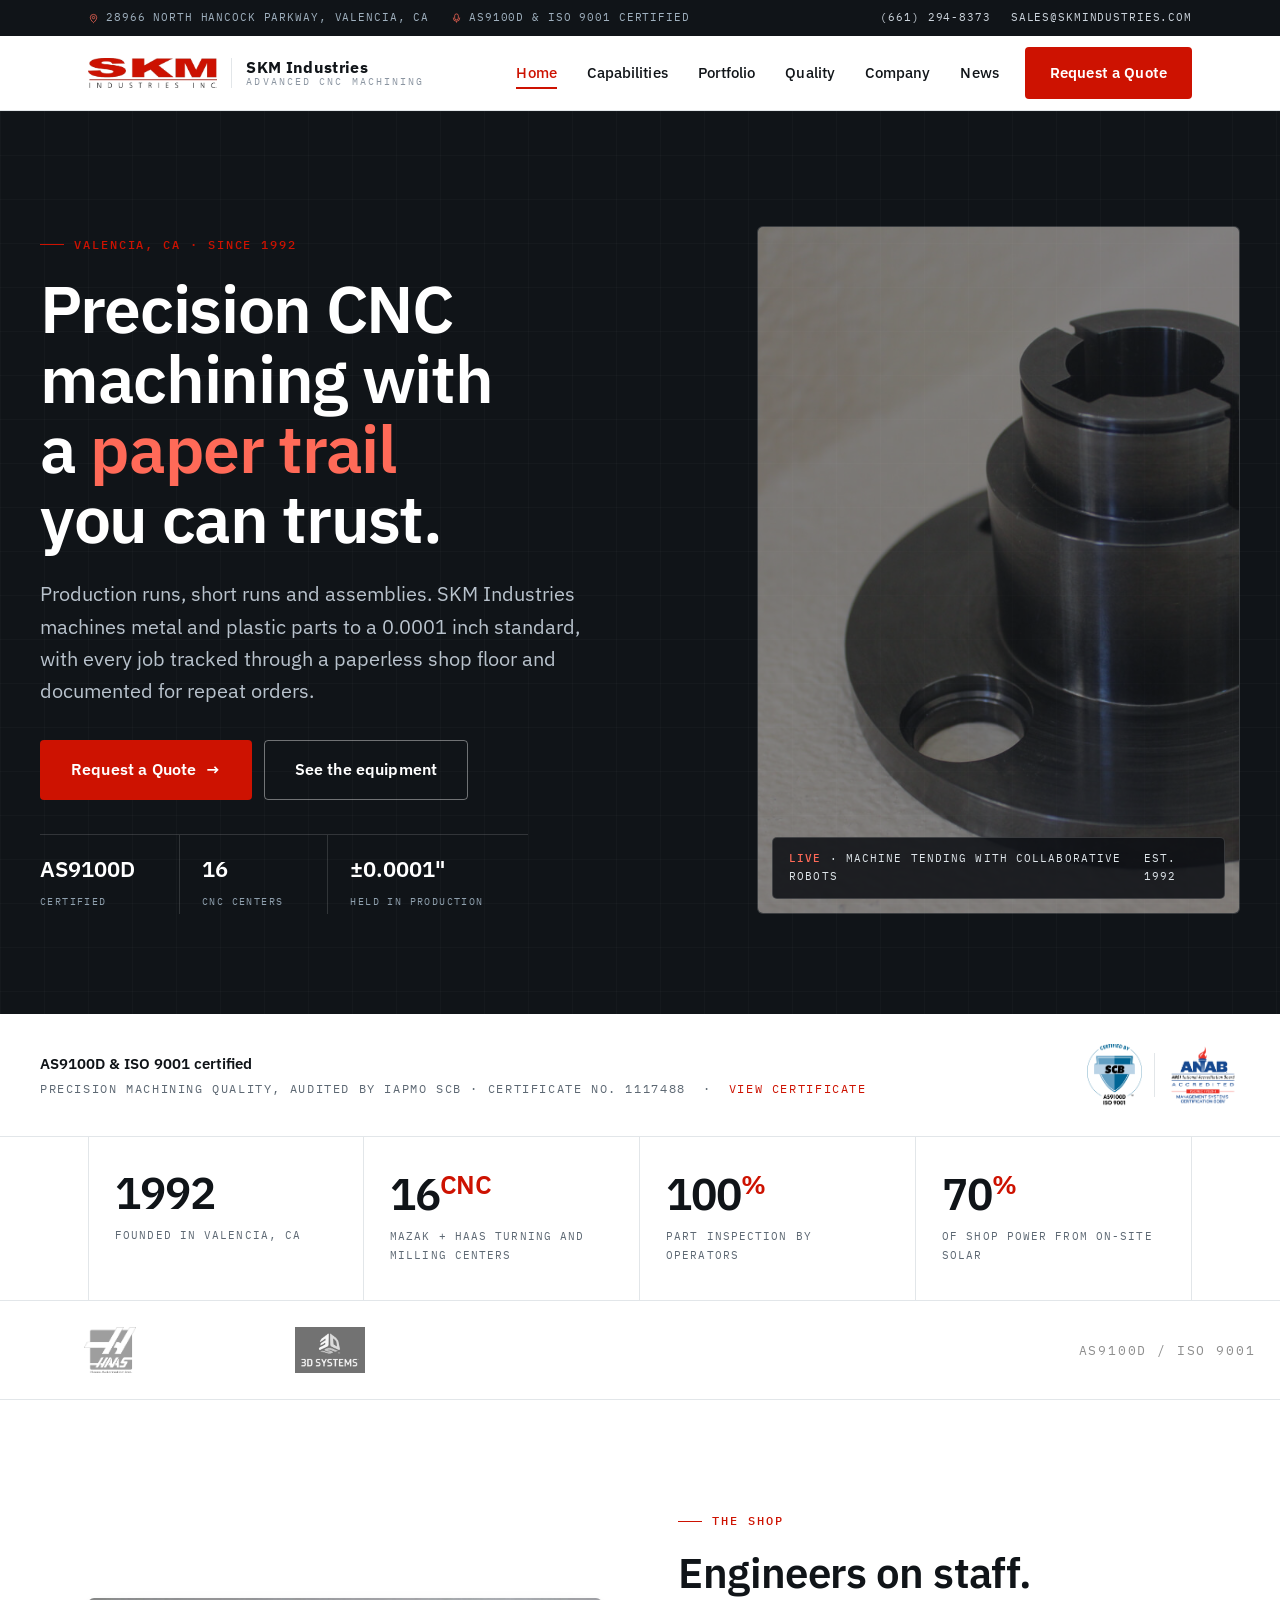
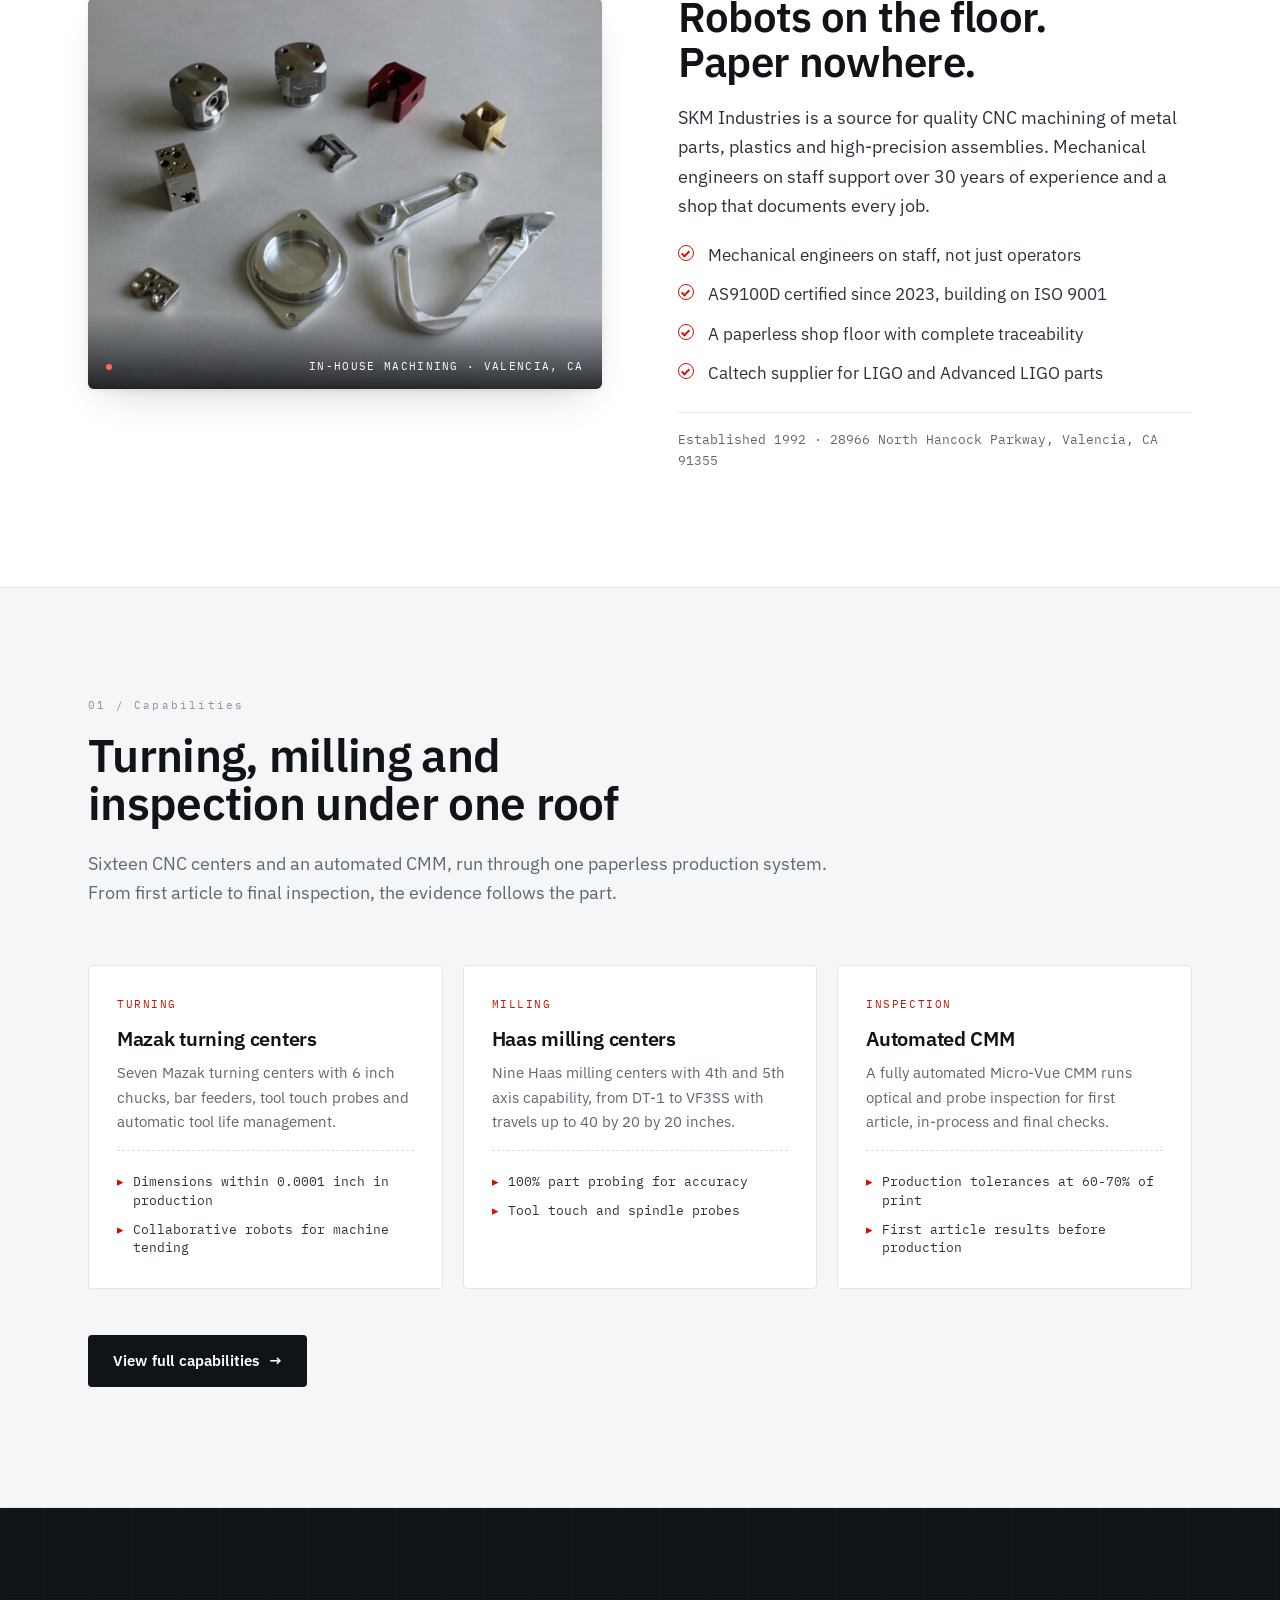
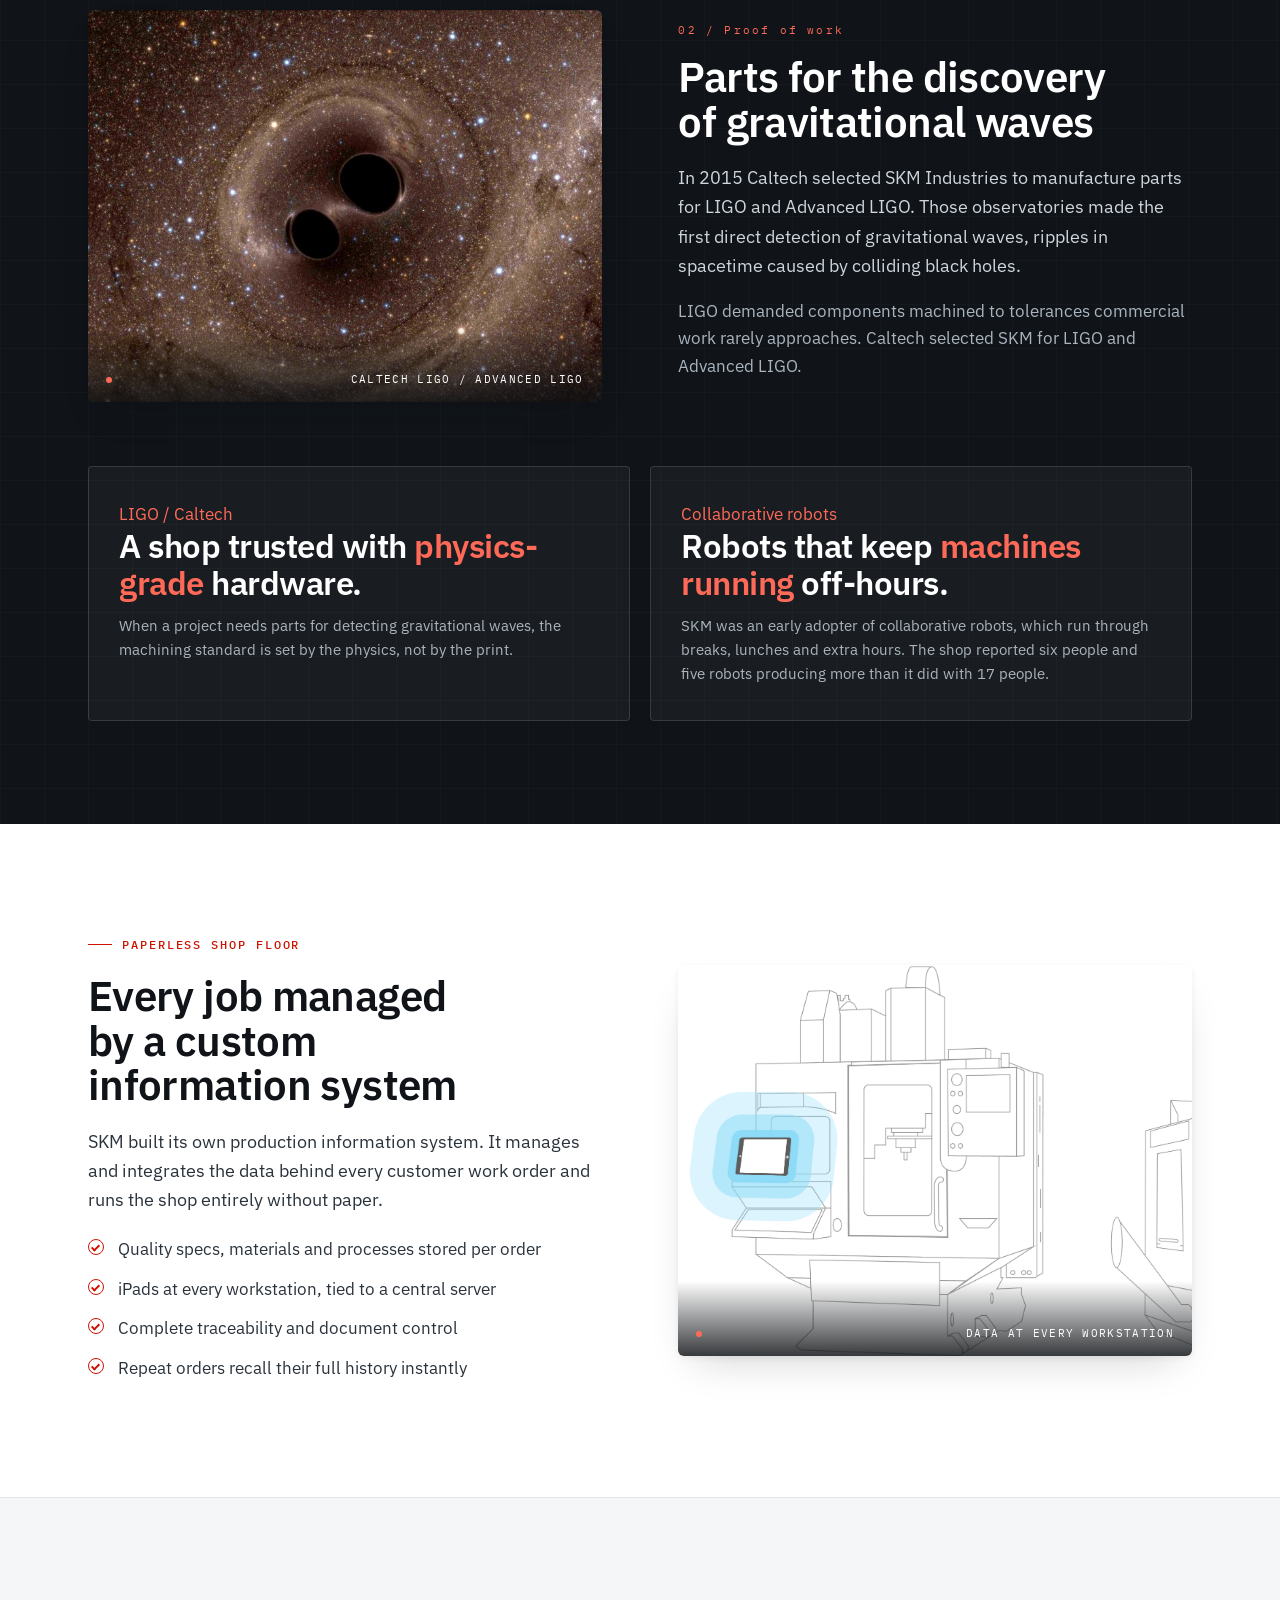
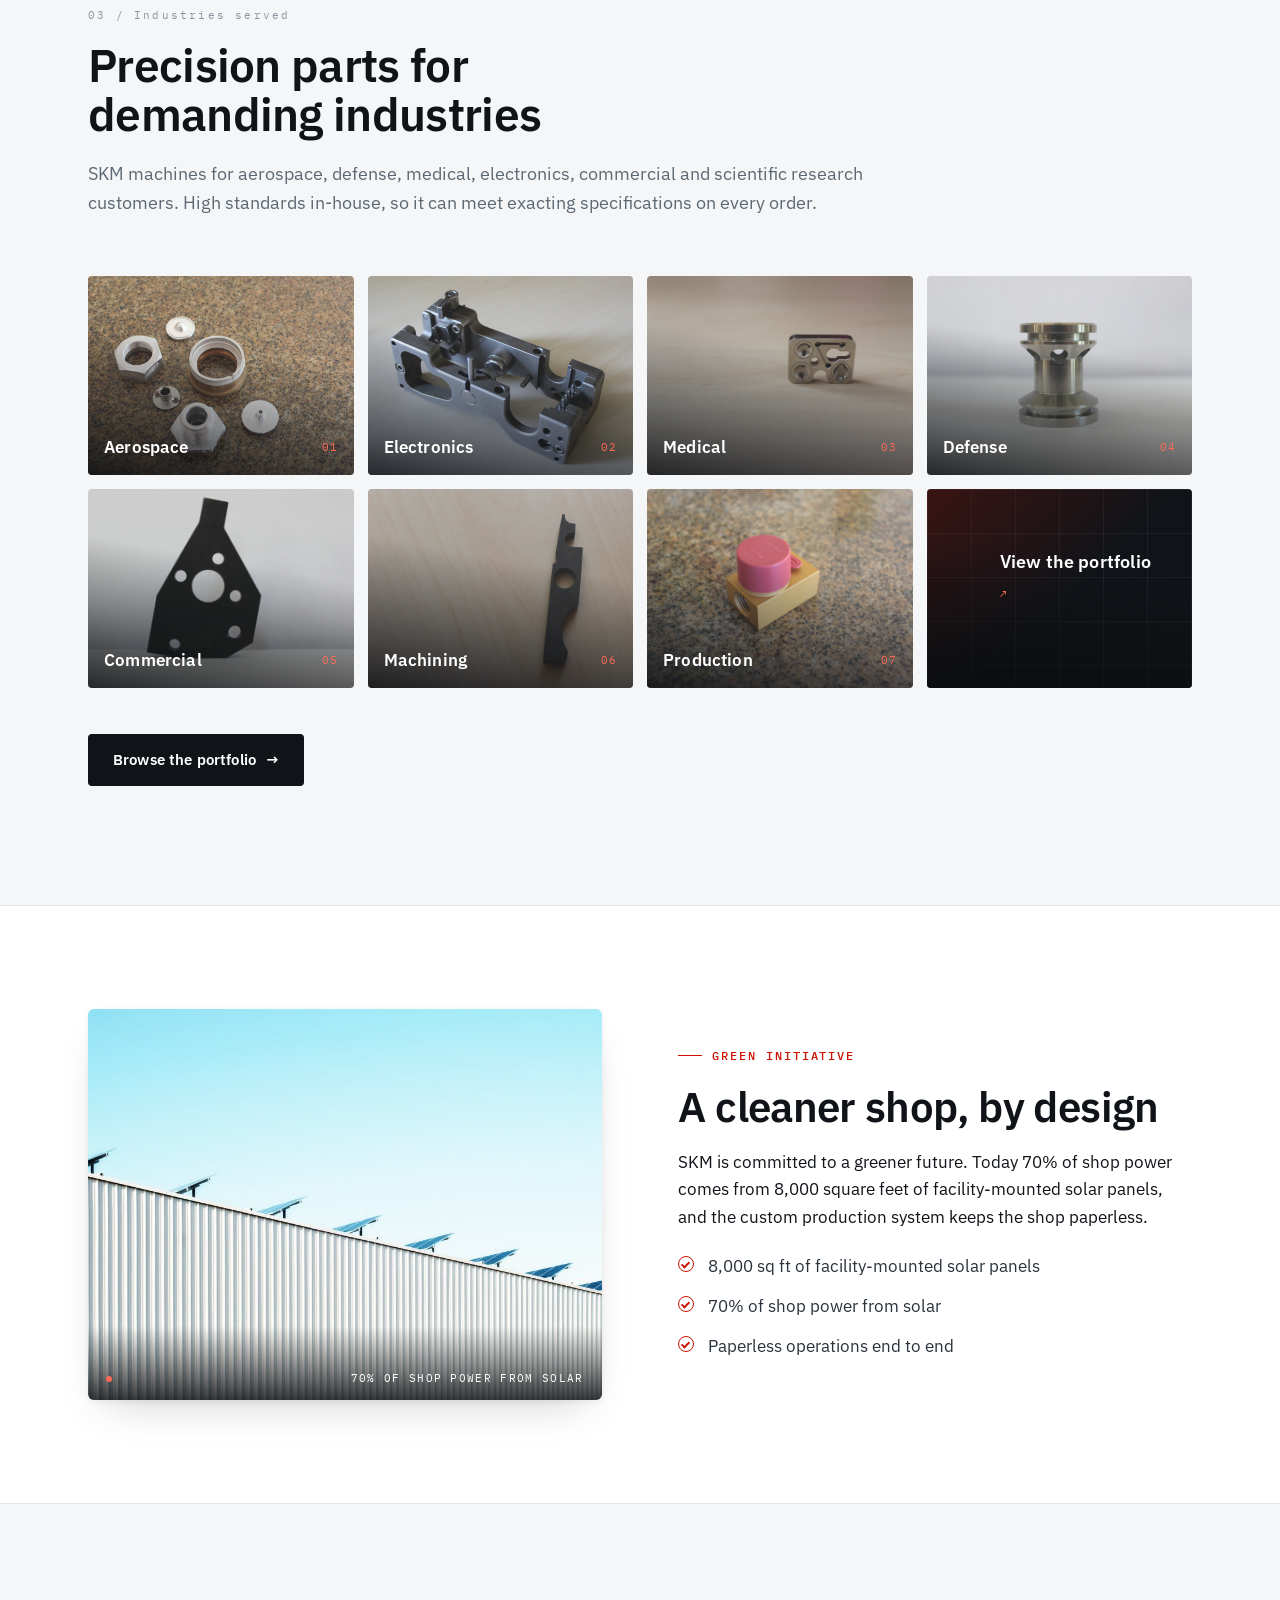
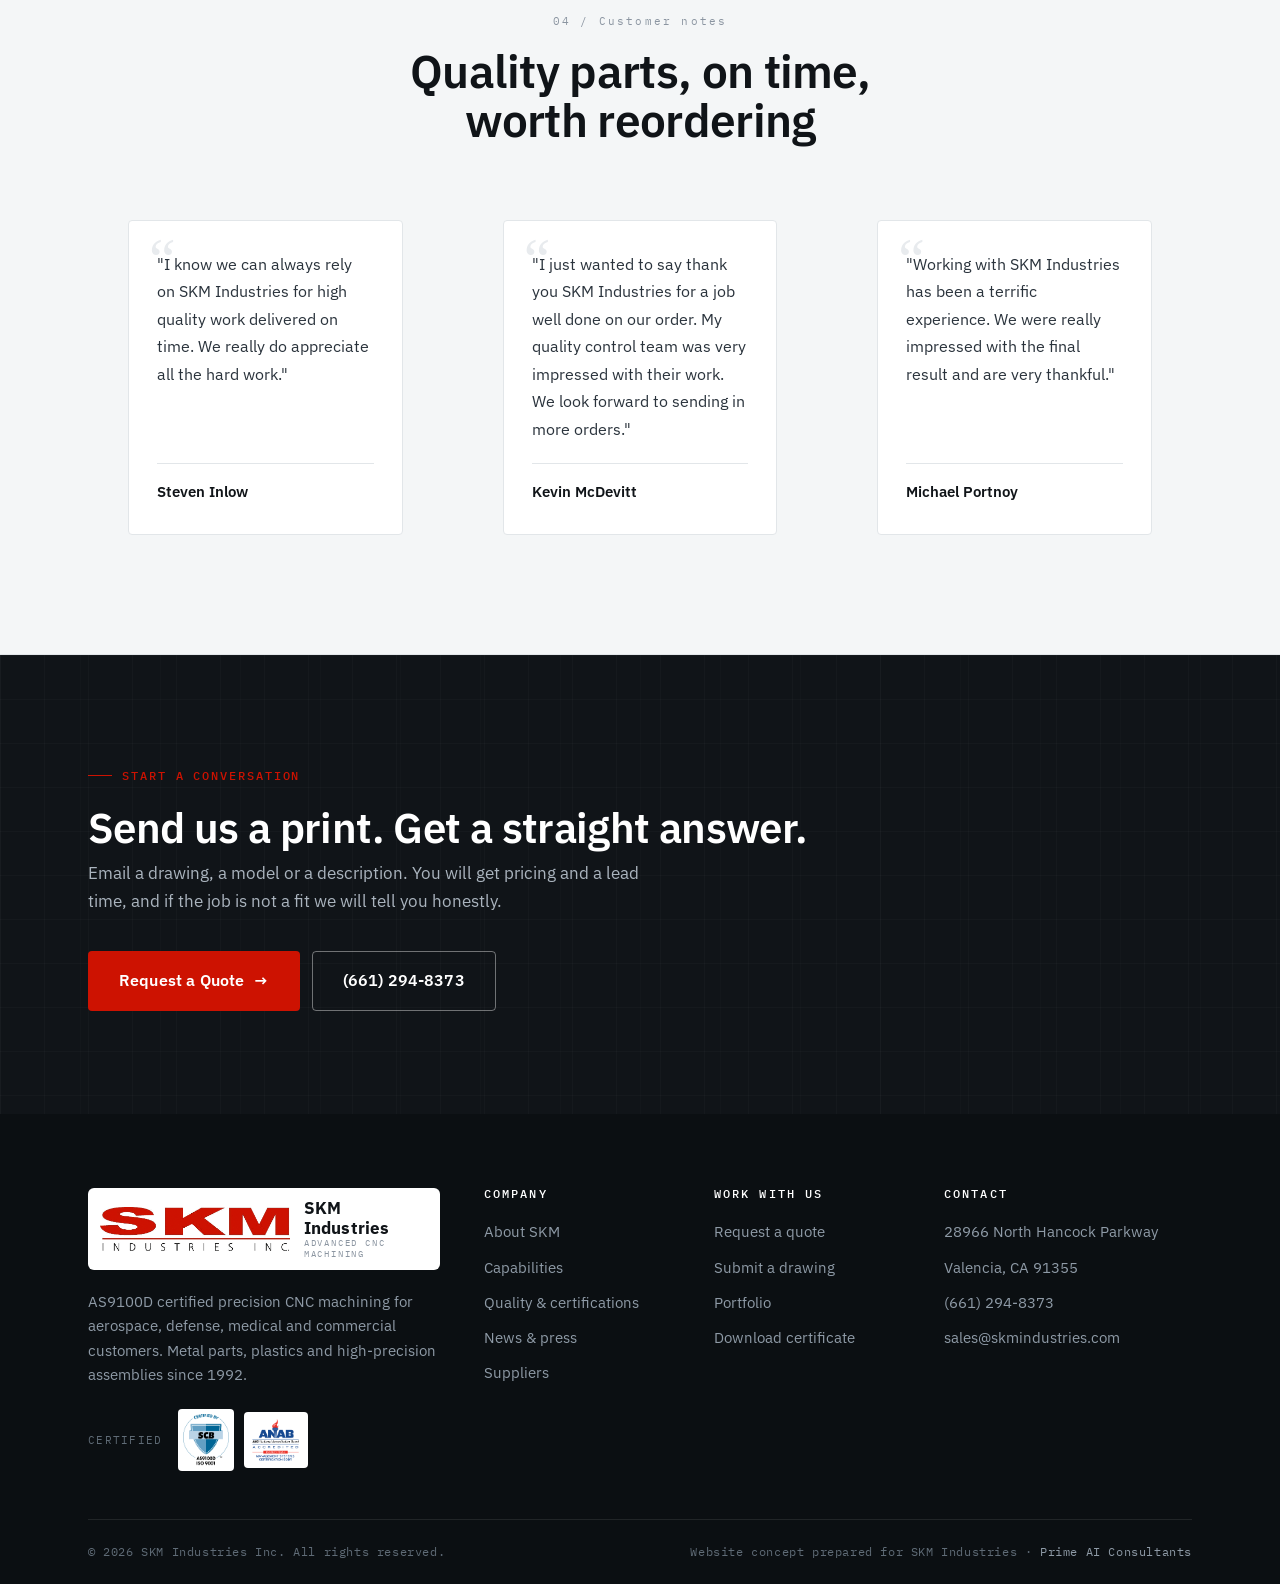
==== index.html @ 79cf6948 "SKM Industries website concept" ====
<!DOCTYPE html>
<html lang="en">
<head>
<meta charset="UTF-8">
<meta name="viewport" content="width=device-width, initial-scale=1.0">
<meta name="robots" content="noindex, nofollow">
<meta name="color-scheme" content="light">
<script>document.documentElement.classList.add('js');</script>
<title>SKM Industries | Advanced CNC Machining, Valencia CA</title>
<meta name="description" content="SKM Industries is an AS9100D certified precision CNC machine shop in Valencia, CA. Production runs, short runs and assemblies since 1992. Mazak, Haas, automated inspection.">
<link rel="icon" href="assets/cropped-official_logo-1-32x32.gif">
<link rel="preconnect" href="https://fonts.googleapis.com">
<link rel="preconnect" href="https://fonts.gstatic.com" crossorigin>
<link href="https://fonts.googleapis.com/css2?family=IBM+Plex+Mono:wght@400;500&family=IBM+Plex+Sans:wght@400;500;600;700&display=swap" rel="stylesheet">
<link rel="stylesheet" href="assets/style.css">
<script defer src="/_vercel/insights/script.js"></script>
</head>
<body>

<header class="site-header">
  <div class="topbar">
    <div class="container">
      <div class="tb-l">
        <span><svg viewBox="0 0 24 24"><path d="M12 21s-7-5.5-7-11a7 7 0 0 1 14 0c0 5.5-7 11-7 11z"/><circle cx="12" cy="10" r="2.6"/></svg>28966 North Hancock Parkway, Valencia, CA</span>
        <span><svg viewBox="0 0 24 24"><path d="M12 2a4 4 0 0 1 4 4v5a4 4 0 0 1-8 0V6a4 4 0 0 1 4-4z"/><path d="M5 10v1a7 7 0 0 0 14 0v-1"/><path d="M12 18v3"/></svg>AS9100D &amp; ISO 9001 Certified</span>
      </div>
      <div class="tb-r">
        <a href="tel:+16612948373">(661) 294-8373</a>
        <a href="mailto:sales@skmindustries.com">sales@skmindustries.com</a>
      </div>
    </div>
  </div>
  <div class="navbar">
    <div class="container inner">
      <a class="brand" href="index.html" aria-label="SKM Industries home">
        <img src="assets/official_logo-1.gif" alt="SKM Industries logo">
        <span class="rule"></span>
        <span class="word">
          <b>SKM Industries</b>
          <i>Advanced CNC Machining</i>
        </span>
      </a>
      <button class="nav-toggle" aria-label="Toggle menu" aria-expanded="false"><span></span></button>
      <nav class="main-nav" aria-label="Primary">
        <ul>
          <li><a class="nav-link" href="index.html" aria-current="page">Home</a></li>
          <li><a class="nav-link" href="capabilities.html">Capabilities</a></li>
          <li><a class="nav-link" href="portfolio.html">Portfolio</a></li>
          <li><a class="nav-link" href="quality.html">Quality</a></li>
          <li><a class="nav-link" href="company.html">Company</a></li>
          <li><a class="nav-link" href="news.html">News</a></li>
          <li><a class="btn btn--red nav-cta" href="contact.html">Request a Quote</a></li>
        </ul>
      </nav>
    </div>
  </div>
</header>

<main>
  <!-- Hero -->
  <section class="hero tick-bg">
    <div class="container grid-hero">
      <div class="copy">
        <span class="kicker">Valencia, CA &middot; Since 1992</span>
        <h1>Precision CNC machining with a <span class="red">paper trail</span> you can trust.</h1>
        <p class="lede">Production runs, short runs and assemblies. SKM Industries machines metal and plastic parts to a 0.0001 inch standard, with every job tracked through a paperless shop floor and documented for repeat orders.</p>
        <div class="btn-row">
          <a class="btn btn--red btn--lg" href="contact.html">Request a Quote <span class="arr">&rarr;</span></a>
          <a class="btn btn--line-white btn--lg" href="capabilities.html">See the equipment</a>
        </div>
        <div class="hero-meta">
          <div><span class="v">AS9100D</span><span class="l">Certified</span></div>
          <div><span class="v">16</span><span class="l">CNC centers</span></div>
          <div><span class="v">&plusmn;0.0001&quot;</span><span class="l">Held in production</span></div>
        </div>
      </div>
      <div class="panel" data-reveal="zoom">
        <img src="assets/machinetools2.jpg" alt="CNC machining at the SKM Industries Valencia facility">
        <div class="plaq">
          <span><b>LIVE</b> &middot; Machine tending with collaborative robots</span>
          <span>EST. 1992</span>
        </div>
      </div>
    </div>
  </section>

  <!-- Certifications strip -->
  <section class="certstrip">
    <div class="container inner">
      <div class="left">
        <div class="lbl">
          <b>AS9100D &amp; ISO 9001 certified</b>
          Precision machining quality, audited by IAPMO SCB &middot; Certificate No. 1117488
          &nbsp;&middot;&nbsp; <a href="assets/AS9100-certificate.pdf" target="_blank" rel="noopener">View certificate</a>
        </div>
      </div>
      <div class="marks">
        <img class="mark" src="assets/AS9100.png" alt="AS9100D and ISO 9001 certification mark">
        <span class="rule"></span>
        <img class="mark" src="assets/ANAB.png" alt="ANAB accredited certification body mark">
      </div>
    </div>
  </section>

  <!-- Stats band -->
  <section class="statband">
    <div class="container">
      <div class="grid">
        <div class="statcell"><div class="n" data-count="1992">0</div><span class="t">Founded in Valencia, CA</span></div>
        <div class="statcell"><div class="n"><span data-count="16">0</span><span class="u">CNC</span></div><span class="t">Mazak + Haas turning and milling centers</span></div>
        <div class="statcell"><div class="n"><span data-count="100">0</span><span class="u">%</span></div><span class="t">Part inspection by operators</span></div>
        <div class="statcell"><div class="n"><span data-count="70">0</span><span class="u">%</span></div><span class="t">Of shop power from on-site solar</span></div>
      </div>
    </div>
  </section>

  <!-- Partner/equipment marquee -->
  <section class="marquee" aria-label="Equipment and organizations referenced by SKM">
    <div class="track">
      <div class="cell"><img src="assets/Haas_Automation_Logo.png" alt="Haas Automation"></div>
      <div class="cell"><img src="assets/3d-systems-vertical-logo-1-1.png" alt="3D Systems"></div>
      <div class="cell"><img src="assets/uci-1.png" alt="UC Irvine"></div>
      <div class="cell"><img src="assets/logo_school.png" alt="Partner school logo"></div>
      <div class="cell"><span>AS9100D / ISO 9001</span></div>
      <div class="cell"><span>CNC Machining &middot; Valencia CA</span></div>
      <div class="cell"><img src="assets/Haas_Automation_Logo.png" alt="Haas Automation"></div>
      <div class="cell"><img src="assets/3d-systems-vertical-logo-1-1.png" alt="3D Systems"></div>
      <div class="cell"><img src="assets/uci-1.png" alt="UC Irvine"></div>
      <div class="cell"><img src="assets/logo_school.png" alt="Partner school logo"></div>
      <div class="cell"><span>AS9100D / ISO 9001</span></div>
      <div class="cell"><span>CNC Machining &middot; Valencia CA</span></div>
    </div>
  </section>

  <!-- About -->
  <section class="section">
    <div class="container split">
      <div class="figure" data-reveal="left">
        <img src="assets/machining12.jpg" alt="Machining operation inside the SKM Industries facility">
        <div class="cap"><span class="dot"></span><span>In-house machining &middot; Valencia, CA</span></div>
      </div>
      <div data-reveal>
        <span class="kicker">The shop</span>
        <h2>Engineers on staff. Robots on the floor. Paper nowhere.</h2>
        <p class="lead">SKM Industries is a source for quality CNC machining of metal parts, plastics and high-precision assemblies. Mechanical engineers on staff support over 30 years of experience and a shop that documents every job.</p>
        <ul class="check">
          <li>Mechanical engineers on staff, not just operators</li>
          <li>AS9100D certified since 2023, building on ISO 9001</li>
          <li>A paperless shop floor with complete traceability</li>
          <li>Caltech supplier for LIGO and Advanced LIGO parts</li>
        </ul>
        <p class="foot">Established 1992 &middot; 28966 North Hancock Parkway, Valencia, CA 91355</p>
      </div>
    </div>
  </section>

  <!-- Capabilities -->
  <section class="section section--mist">
    <div class="container">
      <div class="section-head" data-reveal>
        <span class="idx">01 / Capabilities</span>
        <h2>Turning, milling and inspection under one roof</h2>
        <p class="lead">Sixteen CNC centers and an automated CMM, run through one paperless production system. From first article to final inspection, the evidence follows the part.</p>
      </div>
      <div class="cards">
        <article class="card" data-reveal data-delay="1">
          <span class="k">Turning</span>
          <h3>Mazak turning centers</h3>
          <p>Seven Mazak turning centers with 6 inch chucks, bar feeders, tool touch probes and automatic tool life management.</p>
          <ul class="specs">
            <li>Dimensions within 0.0001 inch in production</li>
            <li>Collaborative robots for machine tending</li>
          </ul>
        </article>
        <article class="card" data-reveal data-delay="2">
          <span class="k">Milling</span>
          <h3>Haas milling centers</h3>
          <p>Nine Haas milling centers with 4th and 5th axis capability, from DT-1 to VF3SS with travels up to 40 by 20 by 20 inches.</p>
          <ul class="specs">
            <li>100% part probing for accuracy</li>
            <li>Tool touch and spindle probes</li>
          </ul>
        </article>
        <article class="card" data-reveal data-delay="3">
          <span class="k">Inspection</span>
          <h3>Automated CMM</h3>
          <p>A fully automated Micro-Vue CMM runs optical and probe inspection for first article, in-process and final checks.</p>
          <ul class="specs">
            <li>Production tolerances at 60-70% of print</li>
            <li>First article results before production</li>
          </ul>
        </article>
      </div>
      <p class="mt-3" data-reveal><a class="btn btn--ink" href="capabilities.html">View full capabilities <span class="arr">&rarr;</span></a></p>
    </div>
  </section>

  <!-- Proof -->
  <section class="section section--dark tick-bg">
    <div class="container">
      <div class="split" style="align-items:center;margin-bottom:clamp(40px,5vw,64px);">
        <div class="figure" data-reveal="left">
          <img src="assets/caltech-1024x576.jpg" alt="Artist visualization of two black holes merging, from the LIGO project that SKM Industries supplied with machined parts">
          <div class="cap"><span class="dot"></span><span>Caltech LIGO / Advanced LIGO</span></div>
        </div>
        <div data-reveal>
          <span class="idx" style="color:#ff6a58;">02 / Proof of work</span>
          <h2>Parts for the discovery of gravitational waves</h2>
          <p class="lead" style="color:#cdd5dd;">In 2015 Caltech selected SKM Industries to manufacture parts for LIGO and Advanced LIGO. Those observatories made the first direct detection of gravitational waves, ripples in spacetime caused by colliding black holes.</p>
          <p style="color:#aab4be;">LIGO demanded components machined to tolerances commercial work rarely approaches. Caltech selected SKM for LIGO and Advanced LIGO.</p>
        </div>
      </div>
      <div class="panels">
        <div class="panel" data-reveal data-delay="1">
          <span class="k">LIGO / Caltech</span>
          <div class="big">A shop trusted with <em>physics-grade</em> hardware.</div>
          <p>When a project needs parts for detecting gravitational waves, the machining standard is set by the physics, not by the print.</p>
        </div>
        <div class="panel" data-reveal data-delay="2">
          <span class="k">Collaborative robots</span>
          <div class="big">Robots that keep <em>machines running</em> off-hours.</div>
          <p>SKM was an early adopter of collaborative robots, which run through breaks, lunches and extra hours. The shop reported six people and five robots producing more than it did with 17 people.</p>
        </div>
      </div>
    </div>
  </section>

  <!-- Paperless -->
  <section class="section">
    <div class="container split">
      <div data-reveal>
        <span class="kicker">Paperless shop floor</span>
        <h2>Every job managed by a custom information system</h2>
        <p class="lead">SKM built its own production information system. It manages and integrates the data behind every customer work order and runs the shop entirely without paper.</p>
        <ul class="check">
          <li>Quality specs, materials and processes stored per order</li>
          <li>iPads at every workstation, tied to a central server</li>
          <li>Complete traceability and document control</li>
          <li>Repeat orders recall their full history instantly</li>
        </ul>
      </div>
      <div class="figure" data-reveal="right">
        <img src="assets/ipad_connection.png" alt="iPad workstations deliver job data on the paperless shop floor">
        <div class="cap"><span class="dot"></span><span>Data at every workstation</span></div>
      </div>
    </div>
  </section>

  <!-- Industries -->
  <section class="section section--mist">
    <div class="container">
      <div class="section-head" data-reveal>
        <span class="idx">03 / Industries served</span>
        <h2>Precision parts for demanding industries</h2>
        <p class="lead">SKM machines for aerospace, defense, medical, electronics, commercial and scientific research customers. High standards in-house, so it can meet exacting specifications on every order.</p>
      </div>
      <div class="tiles">
        <a class="tile" href="portfolio.html" data-reveal data-delay="1">
          <img src="assets/aero1.jpg" alt="Aerospace machining"><div class="shade"></div>
          <div class="t"><span>Aerospace</span><span class="n">01</span></div>
        </a>
        <a class="tile" href="portfolio.html" data-reveal data-delay="2">
          <img src="assets/electronics1.jpg" alt="Electronics machining"><div class="shade"></div>
          <div class="t"><span>Electronics</span><span class="n">02</span></div>
        </a>
        <a class="tile" href="portfolio.html" data-reveal data-delay="3">
          <img src="assets/medical3.jpg" alt="Medical device machining"><div class="shade"></div>
          <div class="t"><span>Medical</span><span class="n">03</span></div>
        </a>
        <a class="tile" href="portfolio.html" data-reveal data-delay="4">
          <img src="assets/military2.jpg" alt="Defense machining"><div class="shade"></div>
          <div class="t"><span>Defense</span><span class="n">04</span></div>
        </a>
        <a class="tile" href="portfolio.html" data-reveal data-delay="1">
          <img src="assets/commercial2.jpg" alt="Commercial machining"><div class="shade"></div>
          <div class="t"><span>Commercial</span><span class="n">05</span></div>
        </a>
        <a class="tile" href="portfolio.html" data-reveal data-delay="2">
          <img src="assets/machinetools4.jpg" alt="Precision machining"><div class="shade"></div>
          <div class="t"><span>Machining</span><span class="n">06</span></div>
        </a>
        <a class="tile" href="portfolio.html" data-reveal data-delay="3">
          <img src="assets/machinetools3.jpg" alt="Production parts and assemblies"><div class="shade"></div>
          <div class="t"><span>Production</span><span class="n">07</span></div>
        </a>
        <a class="tile tile--cta" href="portfolio.html" data-reveal data-delay="4">
          <div class="shade"></div>
          <div class="t"><span>View the portfolio</span><span class="n">&#8599;</span></div>
        </a>
      </div>
      <p class="mt-3" data-reveal><a class="btn btn--ink" href="portfolio.html">Browse the portfolio <span class="arr">&rarr;</span></a></p>
    </div>
  </section>

  <!-- Green -->
  <section class="section">
    <div class="container split">
      <div class="figure" data-reveal="left">
        <img src="assets/solar-1024x678.jpg" alt="Solar array at the SKM Industries facility">
        <div class="cap"><span class="dot"></span><span>70% of shop power from solar</span></div>
      </div>
      <div data-reveal>
        <span class="kicker">Green initiative</span>
        <h2>A cleaner shop, by design</h2>
        <p>SKM is committed to a greener future. Today 70% of shop power comes from 8,000 square feet of facility-mounted solar panels, and the custom production system keeps the shop paperless.</p>
        <ul class="check">
          <li>8,000 sq ft of facility-mounted solar panels</li>
          <li>70% of shop power from solar</li>
          <li>Paperless operations end to end</li>
        </ul>
      </div>
    </div>
  </section>

  <!-- Testimonials -->
  <section class="section section--mist">
    <div class="container">
      <div class="section-head maxw-720 center text-center" data-reveal>
        <span class="idx">04 / Customer notes</span>
        <h2>Quality parts, on time, worth reordering</h2>
      </div>
      <div class="quotes">
        <figure class="quote" data-reveal data-delay="1">
          <blockquote>"I know we can always rely on SKM Industries for high quality work delivered on time. We really do appreciate all the hard work."</blockquote>
          <figcaption class="who"><span class="name">Steven Inlow</span></figcaption>
        </figure>
        <figure class="quote" data-reveal data-delay="2">
          <blockquote>"I just wanted to say thank you SKM Industries for a job well done on our order. My quality control team was very impressed with their work. We look forward to sending in more orders."</blockquote>
          <figcaption class="who"><span class="name">Kevin McDevitt</span></figcaption>
        </figure>
        <figure class="quote" data-reveal data-delay="3">
          <blockquote>"Working with SKM Industries has been a terrific experience. We were really impressed with the final result and are very thankful."</blockquote>
          <figcaption class="who"><span class="name">Michael Portnoy</span></figcaption>
        </figure>
      </div>
    </div>
  </section>

  <!-- CTA -->
  <section class="section cta tick-bg">
    <div class="gridlines"></div>
    <div class="container inner" data-reveal>
      <div>
        <span class="kicker">Start a conversation</span>
        <h2>Send us a print. Get a straight answer.</h2>
        <p>Email a drawing, a model or a description. You will get pricing and a lead time, and if the job is not a fit we will tell you honestly.</p>
      </div>
      <div class="btn-row">
        <a class="btn btn--red btn--lg" href="contact.html">Request a Quote <span class="arr">&rarr;</span></a>
        <a class="btn btn--line-white btn--lg" href="tel:+16612948373">(661) 294-8373</a>
      </div>
    </div>
  </section>
</main>

<footer class="site-footer">
  <div class="container">
    <div class="grid">
      <div class="blurb">
        <div class="brand">
          <img src="assets/official_logo-1.gif" alt="SKM Industries logo">
          <span class="word"><b>SKM Industries</b><i>Advanced CNC Machining</i></span>
        </div>
        <p>AS9100D certified precision CNC machining for aerospace, defense, medical and commercial customers. Metal parts, plastics and high-precision assemblies since 1992.</p>
        <div class="certs">
          <span class="cap">Certified</span>
          <img class="cert-mark" src="assets/AS9100.png" alt="AS9100D and ISO 9001 certification mark">
          <img src="assets/ANAB.png" alt="ANAB accredited certification body">
        </div>
      </div>
      <div>
        <h4>Company</h4>
        <ul>
          <li><a href="company.html">About SKM</a></li>
          <li><a href="capabilities.html">Capabilities</a></li>
          <li><a href="quality.html">Quality &amp; certifications</a></li>
          <li><a href="news.html">News &amp; press</a></li>
          <li><a href="suppliers.html">Suppliers</a></li>
        </ul>
      </div>
      <div>
        <h4>Work with us</h4>
        <ul>
          <li><a href="contact.html">Request a quote</a></li>
          <li><a href="contact.html">Submit a drawing</a></li>
          <li><a href="portfolio.html">Portfolio</a></li>
          <li><a href="assets/AS9100-certificate.pdf" target="_blank" rel="noopener">Download certificate</a></li>
        </ul>
      </div>
      <div>
        <h4>Contact</h4>
        <ul>
          <li>28966 North Hancock Parkway</li>
          <li>Valencia, CA 91355</li>
          <li><a href="tel:+16612948373">(661) 294-8373</a></li>
          <li><a href="mailto:sales@skmindustries.com">sales@skmindustries.com</a></li>
        </ul>
      </div>
    </div>
    <div class="fine">
      <span>&copy; <span id="yr">2026</span> SKM Industries Inc. All rights reserved.</span>
      <span>Website concept prepared for SKM Industries &middot; <a href="https://www.primeaiconsultants.com" target="_blank" rel="noopener">Prime AI Consultants</a></span>
    </div>
  </div>
</footer>

<script src="assets/main.js"></script>
</body>
</html>
---- assets/style.css ----
/* ============================================================
   SKM Industries website redesign concept v2
   Reference direction: industrial engineering/UX patterns used
   by serious manufacturer sites (spec-sheet hierarchy, hairline
   rules, tabular data, single accent color, restrained motion).
   Type: IBM Plex Sans + IBM Plex Mono.
   Palette: SKM brand red sampled from logo, ink, steel, paper.
   ============================================================ */

:root {
  --ink: #101418;
  --ink-2: #171c21;
  --charcoal: #1d242b;
  --slate: #2a333c;
  --steel: #5d6873;
  --steel-2: #8b95a1;
  --mist: #f4f6f7;
  --line: #e2e6e9;
  --paper: #ffffff;
  --red: #cd1201;
  --red-dark: #a30e01;
  --red-soft: #fcf1ef;
  --maxw: 1200px;
  --gutter: clamp(20px, 4vw, 48px);
  --radius: 4px;
  --radius-lg: 8px;
  --shadow-1: 0 1px 2px rgba(16,20,24,.05);
  --shadow-2: 0 2px 6px rgba(16,20,24,.06), 0 18px 40px -18px rgba(16,20,24,.22);
  --font: "IBM Plex Sans", "Helvetica Neue", Arial, sans-serif;
  --mono: "IBM Plex Mono", ui-monospace, SFMono-Regular, Menlo, monospace;
  color-scheme: light;
  --ease: cubic-bezier(.22,.61,.36,1);
  --speed: .55s;
}

*, *::before, *::after { box-sizing: border-box; }
html { scroll-behavior: smooth; background-color: #ffffff; }
body {
  margin: 0;
  font-family: var(--font);
  font-size: 17px;
  line-height: 1.62;
  color: var(--ink);
  background: var(--paper);
  -webkit-font-smoothing: antialiased;
  text-rendering: optimizeLegibility;
  font-feature-settings: "kern" 1;
}
img { display: block; max-width: 100%; }
a { color: var(--red); text-decoration: none; }
a:hover { color: var(--red-dark); }
h1, h2, h3, h4 {
  font-family: var(--font);
  font-weight: 600;
  line-height: 1.06;
  letter-spacing: -0.015em;
  margin: 0 0 .45em;
  text-wrap: balance;
  font-variant-numeric: tabular-nums;
}
p { margin: 0 0 1em; }
::selection { background: var(--red); color: #fff; }

.container { max-width: var(--maxw); margin: 0 auto; padding-left: var(--gutter); padding-right: var(--gutter); }
.section { padding: clamp(64px, 8vw, 108px) 0; background: var(--paper); }
.section--mist { background: var(--mist); border-top: 1px solid var(--line); border-bottom: 1px solid var(--line); }
.section--dark { background: var(--ink); color: #e9edf0; }
.section--dark h1, .section--dark h2, .section--dark h3 { color: #fff; }

/* Technical page texture: faint grid, subtle, only behind dark/hero areas */
.tick-bg { position: relative; }
.tick-bg::before {
  content: ""; position: absolute; inset: 0; pointer-events: none; opacity: .5;
  background-image:
    linear-gradient(to right, rgba(255,255,255,.045) 1px, transparent 1px),
    linear-gradient(to bottom, rgba(255,255,255,.045) 1px, transparent 1px);
  background-size: 44px 44px;
}

/* Kicker labels */
.kicker {
  font-family: var(--mono);
  font-size: 12px;
  font-weight: 500;
  letter-spacing: .16em;
  text-transform: uppercase;
  color: var(--red);
  display: inline-flex;
  align-items: center;
  gap: 10px;
  margin-bottom: 20px;
}
.kicker::before { content: ""; width: 24px; height: 1px; background: currentColor; display: inline-block; }
.section--dark .kicker, .on-dark .kicker { color: #ff6a58; }
.section-head { max-width: 780px; margin-bottom: clamp(34px, 5vw, 58px); }
.section-head h2 { font-size: clamp(30px, 4vw, 46px); }
.section-head .lead { color: var(--steel); font-size: 18px; margin-bottom: 0; }
.section--dark .section-head .lead { color: #aab4be; }
.section-head .idx, .idx { font-family: var(--mono); font-size: 11px; letter-spacing: .2em; color: var(--steel-2); display: inline-block; margin-bottom: 16px; }
.section--dark .idx, .on-dark .idx { color: #6f7d89; }

/* Buttons */
.btn {
  display: inline-flex; align-items: center; justify-content: center; gap: 10px;
  font-family: var(--font); font-weight: 600; font-size: 15px; letter-spacing: .01em;
  padding: 13px 24px; border-radius: var(--radius); cursor: pointer;
  border: 1px solid transparent; position: relative; overflow: hidden;
  transition: background .18s ease, color .18s ease, border-color .18s ease, transform .18s ease;
}
.btn .arr { display: inline-block; transition: transform .2s var(--ease); }
.btn:hover .arr { transform: translateX(4px); }
.btn--red { background: var(--red); color: #fff; }
.btn--red:hover { background: var(--red-dark); color: #fff; transform: translateY(-1px); }
.btn--ink { background: var(--ink); color: #fff; }
.btn--ink:hover { background: #000; color: #fff; transform: translateY(-1px); }
.btn--ghost { border-color: #cfd6db; background: transparent; color: var(--ink); }
.btn--ghost:hover { border-color: var(--ink); color: var(--ink); }
.btn--line-white { border-color: rgba(255,255,255,.4); color: #fff; background: transparent; }
.btn--line-white:hover { border-color: #fff; color: #fff; }
.btn--white { background: #fff; color: var(--ink); }
.btn--white:hover { background: #eef1f3; }
.btn--lg { padding: 16px 30px; font-size: 16px; }
.btn-row { display: flex; flex-wrap: wrap; gap: 12px; }

/* ============ Focus & states (WCAG 2.2 AA) ============ */
:focus-visible {
  outline: 3px solid var(--red);
  outline-offset: 2px;
  border-radius: 2px;
}
.nav-toggle, .main-nav a, .btn, a.nav-link, .filters button, .g-item { outline-offset: 2px; }

/* ============ Header v2 ============ */
.site-header { position: sticky; top: 0; z-index: 80; }
.topbar {
  background: var(--ink); color: #9fb0be; font-family: var(--mono);
  font-size: 11px; letter-spacing: .08em; text-transform: uppercase;
  transition: max-height .35s ease, opacity .3s ease, margin .35s ease;
  max-height: 44px; opacity: 1; overflow: hidden;
}
.topbar .container { display: flex; align-items: center; justify-content: space-between; gap: 18px; min-height: 36px; }
.topbar .tb-l { display: flex; gap: 22px; align-items: center; }
.topbar .tb-l span { display: inline-flex; align-items: center; gap: 7px; }
.topbar .tb-l svg, .topbar .tb-r svg { width: 11px; height: 11px; stroke: #ff6a58; fill: none; stroke-width: 1.6; }
.topbar a { color: #cdd5dd; }
.topbar a:hover { color: #fff; }
.topbar .tb-r { display: flex; gap: 20px; align-items: center; }
.navbar {
  background: #ffffff;
  border-bottom: 1px solid var(--line);
  transition: box-shadow .25s ease;
}
.site-header.is-scrolled .topbar { max-height: 0; opacity: 0; margin: 0; }
.site-header.is-scrolled .navbar { box-shadow: 0 6px 24px -18px rgba(16,20,24,.35); }
.navbar .inner { display: flex; align-items: center; justify-content: space-between; gap: 24px; min-height: 74px; }
.brand { display: flex; align-items: center; gap: 14px; line-height: 1.15; }
.brand img { height: 30px; width: auto; }
.brand .word { display: flex; flex-direction: column; }
.brand .word b { font-weight: 700; letter-spacing: .02em; font-size: 16px; color: var(--ink); font-variant-numeric: tabular-nums; }
.brand .word i { font-style: normal; font-family: var(--mono); font-size: 9.5px; letter-spacing: .22em; text-transform: uppercase; color: var(--steel-2); }
.brand .rule { width: 1px; height: 30px; background: var(--line); }

.main-nav ul { list-style: none; display: flex; align-items: center; gap: 2px; margin: 0; padding: 0; }
.main-nav li { position: relative; }
.main-nav a.nav-link {
  display: block; padding: 10px 14px; font-weight: 500; font-size: 15px;
  color: var(--ink); position: relative; letter-spacing: .005em;
}
.main-nav a.nav-link::after {
  content: ""; position: absolute; left: 14px; right: 14px; bottom: 6px; height: 2px;
  background: var(--red); transform: scaleX(0); transform-origin: left;
  transition: transform .25s var(--ease);
}
.main-nav a.nav-link:hover { color: var(--red); }
.main-nav a.nav-link:hover::after { transform: scaleX(1); }
.main-nav a.nav-link[aria-current="page"] { color: var(--red); }
.main-nav a.nav-link[aria-current="page"]::after { transform: scaleX(1); }
.main-nav .nav-cta { margin-left: 10px; }
.nav-toggle {
  display: none; background: none; border: 1px solid var(--line); border-radius: var(--radius);
  width: 46px; height: 42px; cursor: pointer; position: relative;
}
.nav-toggle span, .nav-toggle span::before, .nav-toggle span::after {
  content: ""; position: absolute; width: 20px; height: 2px; background: var(--ink);
  left: 12px; top: 20px; transition: .22s ease;
}
.nav-toggle span::before { top: -6px; }
.nav-toggle span::after { top: 6px; }
.nav-toggle[aria-expanded="true"] span { background: transparent; }
.nav-toggle[aria-expanded="true"] span::before { transform: rotate(45deg); top: 0; }
.nav-toggle[aria-expanded="true"] span::after { transform: rotate(-45deg); top: 0; }

/* ============ Hero (split, spec-sheet feel) ============ */
.hero { background: var(--ink); color: #fff; overflow: hidden; position: relative; }
.hero .grid-hero {
  display: grid; grid-template-columns: minmax(0,1.15fr) minmax(0,.85fr);
  gap: clamp(32px,5vw,72px); align-items: stretch;
  padding: clamp(70px,9vw,120px) 0 clamp(60px,8vw,100px);
}
.hero .copy { align-self: center; position: relative; z-index: 2; }
.hero h1 { font-size: clamp(38px, 5.6vw, 66px); font-weight: 600; letter-spacing: -.02em; margin-bottom: 24px; }
.hero h1 .red { color: #ff6a58; }
.hero .lede { font-size: clamp(17px, 1.9vw, 20px); color: #b9c3cd; max-width: 560px; margin-bottom: 32px; }
.hero .spec { font-family: var(--mono); font-size: 12.5px; letter-spacing: .12em; text-transform: uppercase; color: #8fa0ae; }
.hero .panel {
  position: relative; border: 1px solid rgba(255,255,255,.14); border-radius: 6px;
  background: rgba(255,255,255,.035); overflow: hidden; min-height: 430px;
}
.hero .panel img { position: absolute; inset: 0; width: 100%; height: 100%; object-fit: cover; opacity: .5; animation: heroZoom 16s ease-out forwards; }
@keyframes heroZoom { from { transform: scale(1.12); } to { transform: scale(1); } }
.hero .panel .plaq {
  position: absolute; left: 14px; right: 14px; bottom: 14px;
  display: flex; justify-content: space-between; align-items: center; gap: 12px;
  background: rgba(13,16,20,.86); border: 1px solid rgba(255,255,255,.16);
  border-radius: 5px; padding: 12px 16px; font-family: var(--mono); font-size: 11px;
  letter-spacing: .1em; text-transform: uppercase; color: #dfe6eb;
}
.hero .plaq b { color: #ff6a58; font-weight: 500; }
.hero .hero-meta {
  margin-top: 34px; display: grid; grid-template-columns: repeat(3, auto); gap: 0;
  border-top: 1px solid rgba(255,255,255,.14); width: fit-content;
}
.hero .hero-meta > div { padding: 16px 22px 0 0; margin-right: 22px; }
.hero .hero-meta > div + div { border-left: 1px solid rgba(255,255,255,.14); padding-left: 22px; margin-right: 22px; }
.hero .hero-meta .v { display: block; font-family: var(--font); font-weight: 600; font-size: 22px; color: #fff; font-variant-numeric: tabular-nums; }
.hero .hero-meta .l { font-family: var(--mono); font-size: 10px; letter-spacing: .14em; text-transform: uppercase; color: #8fa0ae; }

/* Stats band: technical, tabular */
.statband { background: var(--paper); border-bottom: 1px solid var(--line); }
.statband .grid { display: grid; grid-template-columns: repeat(4, 1fr); }
.statcell { padding: 34px 26px 36px; border-right: 1px solid var(--line); position: relative; }
.statcell:first-child { border-left: 1px solid var(--line); }
.statcell .n { font-family: var(--font); font-weight: 600; font-size: clamp(32px,3.4vw,44px); letter-spacing: -.02em; line-height: 1; color: var(--ink); font-variant-numeric: tabular-nums; }
.statcell .n .u { color: var(--red); font-size: .6em; font-weight: 600; vertical-align: super; }
.statcell .t { font-family: var(--mono); font-size: 11px; letter-spacing: .1em; text-transform: uppercase; color: var(--steel); margin-top: 12px; line-height: 1.7; display: block; }

/* Certification strip (home) */
.certstrip { border-bottom: 1px solid var(--line); background: var(--paper); }
.certstrip .inner { display: grid; grid-template-columns: 1.2fr auto; gap: 28px; align-items: center; padding: 30px 0; }
.certstrip .left { display: flex; align-items: center; gap: 18px; }
.certstrip .left .lbl { font-family: var(--mono); font-size: 11.5px; letter-spacing: .14em; text-transform: uppercase; color: var(--steel); line-height: 1.7; }
.certstrip .left .lbl b { color: var(--ink); font-weight: 600; font-family: var(--font); font-size: 15px; letter-spacing: 0; text-transform: none; display: block; margin-bottom: 2px; }
.certstrip .left .lbl a { color: var(--red); }
.certstrip .marks { display: flex; gap: 12px; align-items: center; }
.certstrip .marks .mark { height: 62px; width: auto; filter: none; }
.certstrip .marks .rule { width: 1px; height: 44px; background: var(--line); }
@media (max-width: 860px) {
  .certstrip .inner { grid-template-columns: 1fr; }
}

/* Split feature */
.split { display: grid; grid-template-columns: minmax(0,1fr) minmax(0,1fr); gap: clamp(34px,6vw,84px); align-items: center; }
.split--start { align-items: start; }
.split .figure { position: relative; border-radius: 6px; overflow: hidden; box-shadow: var(--shadow-2); }
.split .figure img { width: 100%; object-fit: cover; aspect-ratio: 4/3.05; }
.split .figure .cap {
  position: absolute; left: 0; right: 0; bottom: 0; padding: 44px 18px 13px;
  background: linear-gradient(transparent, rgba(10,13,16,.82));
  font-family: var(--mono); font-size: 11px; letter-spacing: .12em; text-transform: uppercase;
  color: #fff; display: flex; justify-content: space-between; gap: 10px; align-items: center;
}
.split .figure .cap .dot { width: 6px; height: 6px; border-radius: 50%; background: #ff6a58; flex: none; }
.split h2 { font-size: clamp(28px, 3.5vw, 42px); }
.split p.lead { font-size: 18px; color: var(--slate); }
.split ul.check { list-style: none; margin: 22px 0 0; padding: 0; }
.split ul.check li { padding-left: 30px; position: relative; margin-bottom: 12px; color: var(--slate); }
.split ul.check li::before { content: ""; position: absolute; left: 0; top: 3px; width: 16px; height: 16px; border: 1px solid var(--red); border-radius: 50%; }
.split ul.check li::after { content: ""; position: absolute; left: 5px; top: 7px; width: 5px; height: 8px; border: solid var(--red); border-width: 0 2px 2px 0; transform: rotate(45deg); }
.split .foot { font-family: var(--mono); font-size: 13px; color: var(--steel); border-top: 1px solid var(--line); padding-top: 16px; margin-top: 24px; }

/* Cards */
.cards { display: grid; grid-template-columns: repeat(3, 1fr); gap: 20px; }
.card {
  border: 1px solid var(--line); background: var(--paper); border-radius: var(--radius);
  padding: 30px 28px 26px; position: relative; overflow: hidden;
  transition: transform .25s var(--ease), box-shadow .25s var(--ease), border-color .25s ease;
}
.card::before { content: ""; position: absolute; left: 0; top: 0; width: 3px; height: 100%; background: var(--red); transform: scaleY(0); transform-origin: top; transition: transform .3s var(--ease); }
.card:hover { transform: translateY(-4px); box-shadow: var(--shadow-2); border-color: #d4dade; }
.card:hover::before { transform: scaleY(1); }
.card .k { font-family: var(--mono); font-size: 11px; letter-spacing: .14em; text-transform: uppercase; color: var(--red); margin-bottom: 14px; display: block; }
.card h3 { font-size: 20px; margin-bottom: 12px; }
.card p { color: var(--steel); font-size: 15px; margin-bottom: 0; }
.card ul.specs { list-style: none; padding: 16px 0 0; margin: 16px 0 0; border-top: 1px dashed #d7dde2; }
.card ul.specs li { font-family: var(--mono); font-size: 12.5px; color: var(--slate); padding: 5px 0; display: flex; gap: 9px; line-height: 1.5; }
.card ul.specs li::before { content: "▸"; color: var(--red); flex: none; }

/* Panel (dark cards) */
.panels { display: grid; grid-template-columns: 1fr 1fr; gap: 20px; }
.panel { border: 1px solid rgba(255,255,255,.13); border-radius: var(--radius); padding: 34px 30px; background: rgba(255,255,255,.04); }
.panel .big { font-family: var(--font); font-weight: 600; font-size: clamp(26px,2.6vw,36px); color: #fff; line-height: 1.1; letter-spacing: -.015em; display: block; margin-bottom: 12px; font-variant-numeric: tabular-nums; }
.panel .big em { font-style: normal; color: #ff6a58; }
.panel p { color: #aab4be; font-size: 15px; margin: 0; }
.panel .k { color: #ff6a58; }
.panel.on-light { border-color: var(--line); background: var(--paper); }
.panel.on-light h3 { color: var(--ink); }
.panel.on-light p { color: var(--steel); }
.panel.on-light .k { color: var(--red); }
.panel.on-light .big { color: var(--ink); }
.panel.on-light .big em { color: var(--red); }

/* Industries tiles */
.tiles { display: grid; grid-template-columns: repeat(4, 1fr); gap: 14px; }
.tile { position: relative; border-radius: var(--radius); overflow: hidden; aspect-ratio: 4/3; background: #e9edf0; display: block; }
.tile img { width: 100%; height: 100%; object-fit: cover; transition: transform .6s var(--ease), opacity .4s ease; opacity: .85; }
.tile:hover img { transform: scale(1.06); opacity: 1; }
.tile .shade { position: absolute; inset: 0; background: linear-gradient(190deg, transparent 38%, rgba(9,12,15,.9)); opacity: .95; transition: opacity .3s ease; }
.tile .t { position: absolute; left: 16px; bottom: 13px; right: 16px; color: #fff; font-weight: 600; font-size: 17px; letter-spacing: .01em; display: flex; justify-content: space-between; align-items: center; gap: 8px; }
.tile .t .n { font-family: var(--mono); font-weight: 400; font-size: 11px; color: #ff6a58; letter-spacing: .08em; }
.tile::after { content: ""; position: absolute; inset: 0; border: 1px solid rgba(255,255,255,0); transition: border-color .3s ease; border-radius: var(--radius); }
.tile:hover::after { border-color: rgba(255,255,255,.5); }
.tile--cta { background: var(--ink); display: flex; align-items: center; justify-content: center; aspect-ratio: auto; }
.tile--cta::before { content: ""; position: absolute; inset: 0; background:
  linear-gradient(135deg, rgba(205,18,1,.22), transparent 55%),
  repeating-linear-gradient(to right, rgba(255,255,255,.05) 0 1px, transparent 1px 44px),
  repeating-linear-gradient(to bottom, rgba(255,255,255,.05) 0 1px, transparent 1px 44px);
}
.tile--cta .t { position: relative; }
.tile--cta:hover::before { background:
  linear-gradient(135deg, rgba(205,18,1,.4), transparent 60%),
  repeating-linear-gradient(to right, rgba(255,255,255,.05) 0 1px, transparent 1px 44px),
  repeating-linear-gradient(to bottom, rgba(255,255,255,.05) 0 1px, transparent 1px 44px); }
.tile--cta .t { color: #fff; font-size: 18px; flex-direction: column; align-items: flex-start; gap: 10px; }
.tile--cta .n { font-size: 20px; }

/* Marquee (logo band) */
.marquee { overflow: hidden; border-bottom: 1px solid var(--line); background: var(--paper); position: relative; }
.marquee .track { display: flex; width: max-content; animation: marquee 34s linear infinite; }
.marquee:hover .track { animation-play-state: paused; }
.marquee .cell { display: flex; align-items: center; justify-content: center; padding: 26px 42px; min-width: 220px; opacity: .55; filter: grayscale(1); transition: opacity .3s ease, filter .3s ease; }
.marquee .cell:hover { opacity: 1; filter: none; }
.marquee .cell img { max-height: 46px; width: auto; }
.marquee .cell span { font-family: var(--mono); font-size: 13px; letter-spacing: .14em; text-transform: uppercase; color: var(--slate); white-space: nowrap; }
@keyframes marquee { from { transform: translateX(0); } to { transform: translateX(-50%); } }

/* Quotes */
.quotes { display: grid; grid-template-columns: repeat(3, 1fr); gap: 20px; }
.quote { border: 1px solid var(--line); background: var(--paper); border-radius: var(--radius); padding: 30px 28px; display: flex; flex-direction: column; gap: 20px; position: relative; }
.quote::before { content: "\201C"; position: absolute; top: 8px; left: 20px; font-size: 60px; line-height: 1; color: #e8ebee; font-family: Georgia, serif; }
.quote blockquote { margin: 0; font-size: 16px; color: var(--slate); line-height: 1.72; flex: 1; position: relative; z-index: 1; }
.quote .who { border-top: 1px solid var(--line); padding-top: 16px; display: flex; justify-content: space-between; align-items: center; gap: 10px; }
.quote .who .name { font-weight: 600; font-size: 14.5px; }
.quote .who .role { font-family: var(--mono); font-size: 11px; color: var(--steel-2); letter-spacing: .06em; text-transform: uppercase; }

/* Timeline */
.timeline { list-style: none; margin: 0; padding: 0; position: relative; }
.timeline::before { content: ""; position: absolute; left: 5px; top: 10px; bottom: 10px; width: 1px; background: var(--line); }
.timeline li { position: relative; padding: 0 0 34px 44px; }
.timeline li::before { content: ""; position: absolute; left: 0; top: 7px; width: 11px; height: 11px; border-radius: 50%; background: var(--paper); border: 2px solid var(--red); }
.timeline .yr { font-family: var(--mono); font-size: 12px; letter-spacing: .14em; color: var(--red); text-transform: uppercase; display: block; margin-bottom: 7px; }
.timeline h3 { font-size: 18px; margin-bottom: 6px; }
.timeline p { color: var(--steel); font-size: 15px; margin-bottom: 0; }

/* CTA band */
.cta { position: relative; background: var(--ink); color: #fff; overflow: hidden; }
.cta .inner { display: flex; align-items: center; justify-content: space-between; gap: 36px; flex-wrap: wrap; }
.cta h2 { font-size: clamp(28px,3.4vw,42px); margin-bottom: 10px; }
.cta p { color: #aab4be; margin: 0; max-width: 560px; }
.cta .gridlines { position: absolute; inset: 0; pointer-events: none; opacity: .25;
  background-image: linear-gradient(to right, rgba(255,255,255,.05) 1px, transparent 1px); background-size: 80px 100%; }

/* Footer */
.site-footer { background: #0b0f12; color: #8e9aa6; font-size: 15px; }
.site-footer .grid { display: grid; grid-template-columns: 1.7fr .9fr .9fr 1.2fr; gap: 44px; padding: 74px 0 48px; }
.site-footer h4 { color: #fff; font-size: 12px; letter-spacing: .18em; text-transform: uppercase; font-family: var(--mono); font-weight: 500; margin-bottom: 20px; }
.site-footer ul { list-style: none; padding: 0; margin: 0; }
.site-footer ul li { margin-bottom: 11px; }
.site-footer a { color: #8e9aa6; }
.site-footer a:hover { color: #ff6a58; }
.site-footer .blurb { max-width: 360px; }
.site-footer .brand {
  display: inline-flex; align-items: center; gap: 14px; margin-bottom: 20px;
  background: #fff; padding: 10px 16px 10px 12px; border-radius: 6px;
}
.site-footer .brand img { height: 44px; width: auto; }
.site-footer .brand .word { display: flex; flex-direction: column; line-height: 1.2; }
.site-footer .brand .word b { font-family: var(--font); font-weight: 700; font-size: 17px; color: var(--ink); letter-spacing: .01em; }
.site-footer .brand .word i { font-style: normal; font-family: var(--mono); font-size: 9px; letter-spacing: .2em; text-transform: uppercase; color: var(--steel-2); }
.site-footer .certs { display: flex; gap: 10px; align-items: center; margin-top: 22px; }
.site-footer .certs .cap { font-family: var(--mono); font-size: 10.5px; letter-spacing: .12em; text-transform: uppercase; color: #5f6b76; line-height: 1.6; margin-right: 6px; }
.site-footer .certs img { height: 56px; width: auto; background: #fff; padding: 5px; border-radius: 4px; }
.site-footer .certs img.cert-mark { height: 62px; }
.site-footer .fine { border-top: 1px solid rgba(255,255,255,.09); padding: 22px 0; display: flex; justify-content: space-between; gap: 16px; flex-wrap: wrap; font-size: 12px; font-family: var(--mono); letter-spacing: .05em; color: #5f6b76; }
.site-footer .fine a { color: #8e9aa6; }
.site-footer .fine a:hover { color: #ff6a58; }

/* Interior hero */
.page-hero { background: var(--ink); color: #fff; padding: clamp(58px,7vw,92px) 0 clamp(52px,6vw,76px); position: relative; overflow: hidden; }
.page-hero::before { content: ""; position: absolute; right: -140px; top: -160px; width: 440px; height: 440px; border-radius: 50%; background: radial-gradient(circle, rgba(205,18,1,.32) 0%, transparent 62%); }
.page-hero .crumbs { font-family: var(--mono); font-size: 11px; letter-spacing: .16em; text-transform: uppercase; color: #6f7d89; margin-bottom: 22px; display: flex; gap: 8px; align-items: center; }
.page-hero .crumbs a { color: #cdd5dd; }
.page-hero .crumbs a:hover { color: #ff6a58; }
.page-hero .crumbs .sep { color: #4c5762; }
.page-hero h1 { font-size: clamp(32px,4.8vw,56px); margin-bottom: 16px; }
.page-hero p { color: #b9c3cd; max-width: 700px; font-size: 18px; margin: 0; }

/* Equip rows */
.equip { border-top: 1px solid var(--line); }
.equip-row { display: grid; grid-template-columns: 250px 1fr; gap: 32px; padding: 36px 0; border-bottom: 1px solid var(--line); align-items: start; transition: background .2s ease; }
.equip-row:hover { background: linear-gradient(90deg, var(--red-soft), transparent 60%); }
.equip-row .name { font-weight: 600; font-size: 22px; letter-spacing: -.01em; }
.equip-row .name small { display: block; font-family: var(--mono); font-size: 11px; letter-spacing: .18em; text-transform: uppercase; color: var(--red); margin-bottom: 10px; font-weight: 500; }
.equip-row ul { list-style: none; margin: 0; padding: 0; display: grid; gap: 9px; }
.equip-row ul li { padding-left: 24px; position: relative; color: var(--slate); }
.equip-row ul li::before { content: "▸"; position: absolute; left: 0; color: var(--red); }

/* Gallery */
.gallery { display: grid; grid-template-columns: repeat(3, 1fr); gap: 16px; }
.g-item { position: relative; border-radius: var(--radius); overflow: hidden; background: #e9edf0; aspect-ratio: 4/3; cursor: pointer; }
.g-item img { width: 100%; height: 100%; object-fit: cover; transition: transform .7s var(--ease); }
.g-item:hover img { transform: scale(1.07); }
.g-item figcaption { position: absolute; left: 0; right: 0; bottom: 0; padding: 40px 16px 13px; background: linear-gradient(transparent, rgba(9,12,15,.9)); color: #fff; font-family: var(--mono); font-size: 11px; letter-spacing: .12em; text-transform: uppercase; display: flex; justify-content: space-between; align-items: center; }
.g-item figcaption .n { color: #ff6a58; }
.filters { display: flex; flex-wrap: wrap; gap: 8px; margin-bottom: 34px; }
.filters button { font-family: var(--font); font-size: 13.5px; font-weight: 500; padding: 9px 18px; border-radius: 100px; border: 1px solid var(--line); background: var(--paper); color: var(--slate); cursor: pointer; transition: all .18s ease; }
.filters button:hover { border-color: var(--ink); color: var(--ink); }
.filters button.active { background: var(--ink); color: #fff; border-color: var(--ink); }

/* Cert / quality */
.cert-wrap { display: grid; grid-template-columns: 1.1fr 1fr; gap: clamp(34px,5vw,72px); align-items: start; }
.cert-card { border: 1px solid var(--line); border-radius: 6px; padding: 26px; background: var(--paper); box-shadow: var(--shadow-2); position: relative; }
.cert-card .ribbon { position: absolute; top: 0; right: 24px; background: var(--red); color: #fff; font-family: var(--mono); font-size: 10px; letter-spacing: .16em; text-transform: uppercase; padding: 7px 12px; border-radius: 0 0 4px 4px; }
.cert-card img { width: 100%; height: auto; }
.cert-card .tick { font-family: var(--mono); font-size: 11px; color: var(--steel-2); margin-top: 14px; letter-spacing: .1em; text-transform: uppercase; }

/* Forms */
.contact-grid { display: grid; grid-template-columns: 1.25fr 1fr; gap: clamp(34px,5vw,72px); align-items: start; }
.form-card { border: 1px solid var(--line); border-radius: 6px; padding: clamp(26px,3vw,42px); background: var(--paper); box-shadow: var(--shadow-2); }
.form-row { display: grid; grid-template-columns: 1fr 1fr; gap: 18px; }
.field { margin-bottom: 18px; }
.field label { display: block; font-family: var(--mono); font-size: 11px; letter-spacing: .14em; text-transform: uppercase; color: var(--steel); margin-bottom: 7px; }
.field input, .field select, .field textarea { width: 100%; border: 1px solid var(--line); border-radius: var(--radius); background: #fff; padding: 13px 14px; font-family: var(--font); font-size: 15.5px; color: var(--ink); transition: border-color .15s ease, box-shadow .15s ease; }
.field input:focus, .field select:focus, .field textarea:focus { outline: none; border-color: var(--red); box-shadow: 0 0 0 3px rgba(205,18,1,.12); }
.contact-side .block { border-bottom: 1px solid var(--line); padding: 22px 0; }
.contact-side .block:first-child { padding-top: 0; }
.contact-side h4 { font-family: var(--mono); font-size: 11px; letter-spacing: .16em; text-transform: uppercase; color: var(--steel-2); margin-bottom: 10px; font-weight: 500; }
.contact-side .big { font-weight: 600; font-size: 21px; color: var(--ink); font-variant-numeric: tabular-nums; }

/* Note */
.note { display: flex; gap: 16px; align-items: flex-start; background: var(--red-soft); border: 1px solid #f1d2ce; border-radius: var(--radius); padding: 18px 22px; margin: 28px 0; font-size: 15px; color: #6d231b; }
.note strong { font-weight: 600; }
.note a { color: var(--red-dark); text-decoration: underline; }

/* Spec table */
.spec-table { width: 100%; border-collapse: collapse; }
.spec-table th { text-align: left; font-family: var(--mono); font-size: 11px; letter-spacing: .14em; text-transform: uppercase; color: var(--steel); padding: 12px 14px; border-bottom: 2px solid var(--ink); }
.spec-table td { padding: 14px; border-bottom: 1px solid var(--line); font-size: 15px; vertical-align: top; }
.spec-table td:first-child { font-weight: 600; font-family: var(--font); }

/* ============ Motion ============ */
.js [data-reveal] { opacity: 0; transform: translateY(18px); transition: opacity .7s var(--ease), transform .7s var(--ease); }
[data-reveal].is-in, .no-js [data-reveal] { opacity: 1; transform: none; }
.js [data-reveal="left"] { transform: translateX(-26px); }
[data-reveal="left"].is-in { transform: none; }
.js [data-reveal="right"] { transform: translateX(26px); }
[data-reveal="right"].is-in { transform: none; }
.js [data-reveal="zoom"] { transform: scale(.96); }
[data-reveal="zoom"].is-in { transform: none; }
[data-delay="1"] { transition-delay: .08s; }
[data-delay="2"] { transition-delay: .16s; }
[data-delay="3"] { transition-delay: .24s; }
[data-delay="4"] { transition-delay: .32s; }

/* Lightbox */
.lightbox {
  position: fixed; inset: 0; z-index: 120; background: rgba(9,12,15,.94);
  display: flex; align-items: center; justify-content: center; padding: 5vh 4vw;
  opacity: 0; pointer-events: none; transition: opacity .25s ease;
}
.lightbox.open { opacity: 1; pointer-events: auto; }
.lightbox figure { max-width: min(1100px, 92vw); margin: 0; text-align: center; }
.lightbox img { max-width: 100%; max-height: 82vh; width: auto; margin: 0 auto; border-radius: 4px; }
.lightbox figcaption { color: #aab4be; font-family: var(--mono); font-size: 12px; letter-spacing: .12em; text-transform: uppercase; margin-top: 14px; }
.lightbox .lb-close {
  position: absolute; top: 18px; right: 22px; background: none; border: 1px solid rgba(255,255,255,.3);
  color: #fff; font-size: 26px; line-height: 1; width: 44px; height: 44px; border-radius: 50%; cursor: pointer;
}
.lightbox .lb-close:hover { background: rgba(255,255,255,.1); }

/* Utility */
.mt-1 { margin-top: 14px; } .mt-2 { margin-top: 28px; } .mt-3 { margin-top: 46px; }
.mb-0 { margin-bottom: 0; }
.maxw-720 { max-width: 720px; } .maxw-860 { max-width: 860px; margin-left: auto; margin-right: auto; }
.text-steel { color: var(--steel); }
.text-center { text-align: center; }
.center { margin-left: auto; margin-right: auto; }
.hidden { display: none !important; }
.hr { height: 1px; background: var(--line); border: 0; margin: 0; }

/* ============ Responsive ============ */
@media (max-width: 1080px) {
  .hero .grid-hero { grid-template-columns: 1fr; }
  .hero .panel { min-height: 320px; }
  .cards { grid-template-columns: repeat(2, 1fr); }
  .tiles { grid-template-columns: repeat(2, 1fr); }
  .statband .grid { grid-template-columns: repeat(2, 1fr); }
  .statcell:nth-child(odd) { border-left: 1px solid var(--line); }
  .statcell:nth-child(-n+2) { border-bottom: 1px solid var(--line); }
  .site-footer .grid { grid-template-columns: 1fr 1fr; }
  .cert-wrap, .contact-grid { grid-template-columns: 1fr; }
  .gallery { grid-template-columns: repeat(2, 1fr); }
}
@media (max-width: 860px) {
  .topbar { display: none; }
  .nav-toggle { display: block; }
  .main-nav {
    position: fixed; inset: 0; background: #fff; z-index: 70;
    display: flex; align-items: center; justify-content: center;
    opacity: 0; pointer-events: none; transition: opacity .25s ease;
  }
  .main-nav.open { opacity: 1; pointer-events: auto; }
  .main-nav ul { flex-direction: column; align-items: center; gap: 4px; }
  .main-nav a.nav-link { font-size: 26px; font-weight: 600; padding: 12px 18px; letter-spacing: -.01em; }
  .main-nav a.nav-link::after { display: none; }
  .main-nav a.nav-link:hover { color: var(--red); }
  .main-nav .nav-cta { margin: 22px 0 0; }
  .navbar .inner { min-height: 66px; }
  body.nav-lock { overflow: hidden; }
}
@media (max-width: 768px) {
  body { font-size: 16px; }
  .split { grid-template-columns: 1fr; }
  .split .figure { order: -1; }
  .cards { grid-template-columns: 1fr; }
  .quotes { grid-template-columns: 1fr; }
  .panels { grid-template-columns: 1fr; }
  .equip-row { grid-template-columns: 1fr; gap: 10px; }
  .form-row { grid-template-columns: 1fr; }
  .cta .inner { flex-direction: column; align-items: flex-start; }
  .hero .hero-meta { grid-template-columns: 1fr 1fr; }
  .gallery { grid-template-columns: 1fr; }
  .site-footer .grid { grid-template-columns: 1fr; gap: 34px; }
}
@media (max-width: 560px) {
  .tiles { grid-template-columns: 1fr 1fr; gap: 10px; }
  .statband .grid { grid-template-columns: 1fr 1fr; }
  .brand img { height: 24px; }
  .hero .hero-meta { grid-template-columns: 1fr; border: 0; }
  .hero .hero-meta > div, .hero .hero-meta > div + div { border: 0; padding: 0 0 10px; margin: 0; }
}
@media (prefers-reduced-motion: reduce) {
  *, *::before, *::after { animation-duration: .001s !important; animation-iteration-count: 1 !important; transition-duration: .001s !important; }
  [data-reveal] { opacity: 1; transform: none; }
  html { scroll-behavior: auto; }
}
@media print {
  .site-header, .site-footer, .cta, .marquee, .btn-row, .topbar { display: none !important; }
}
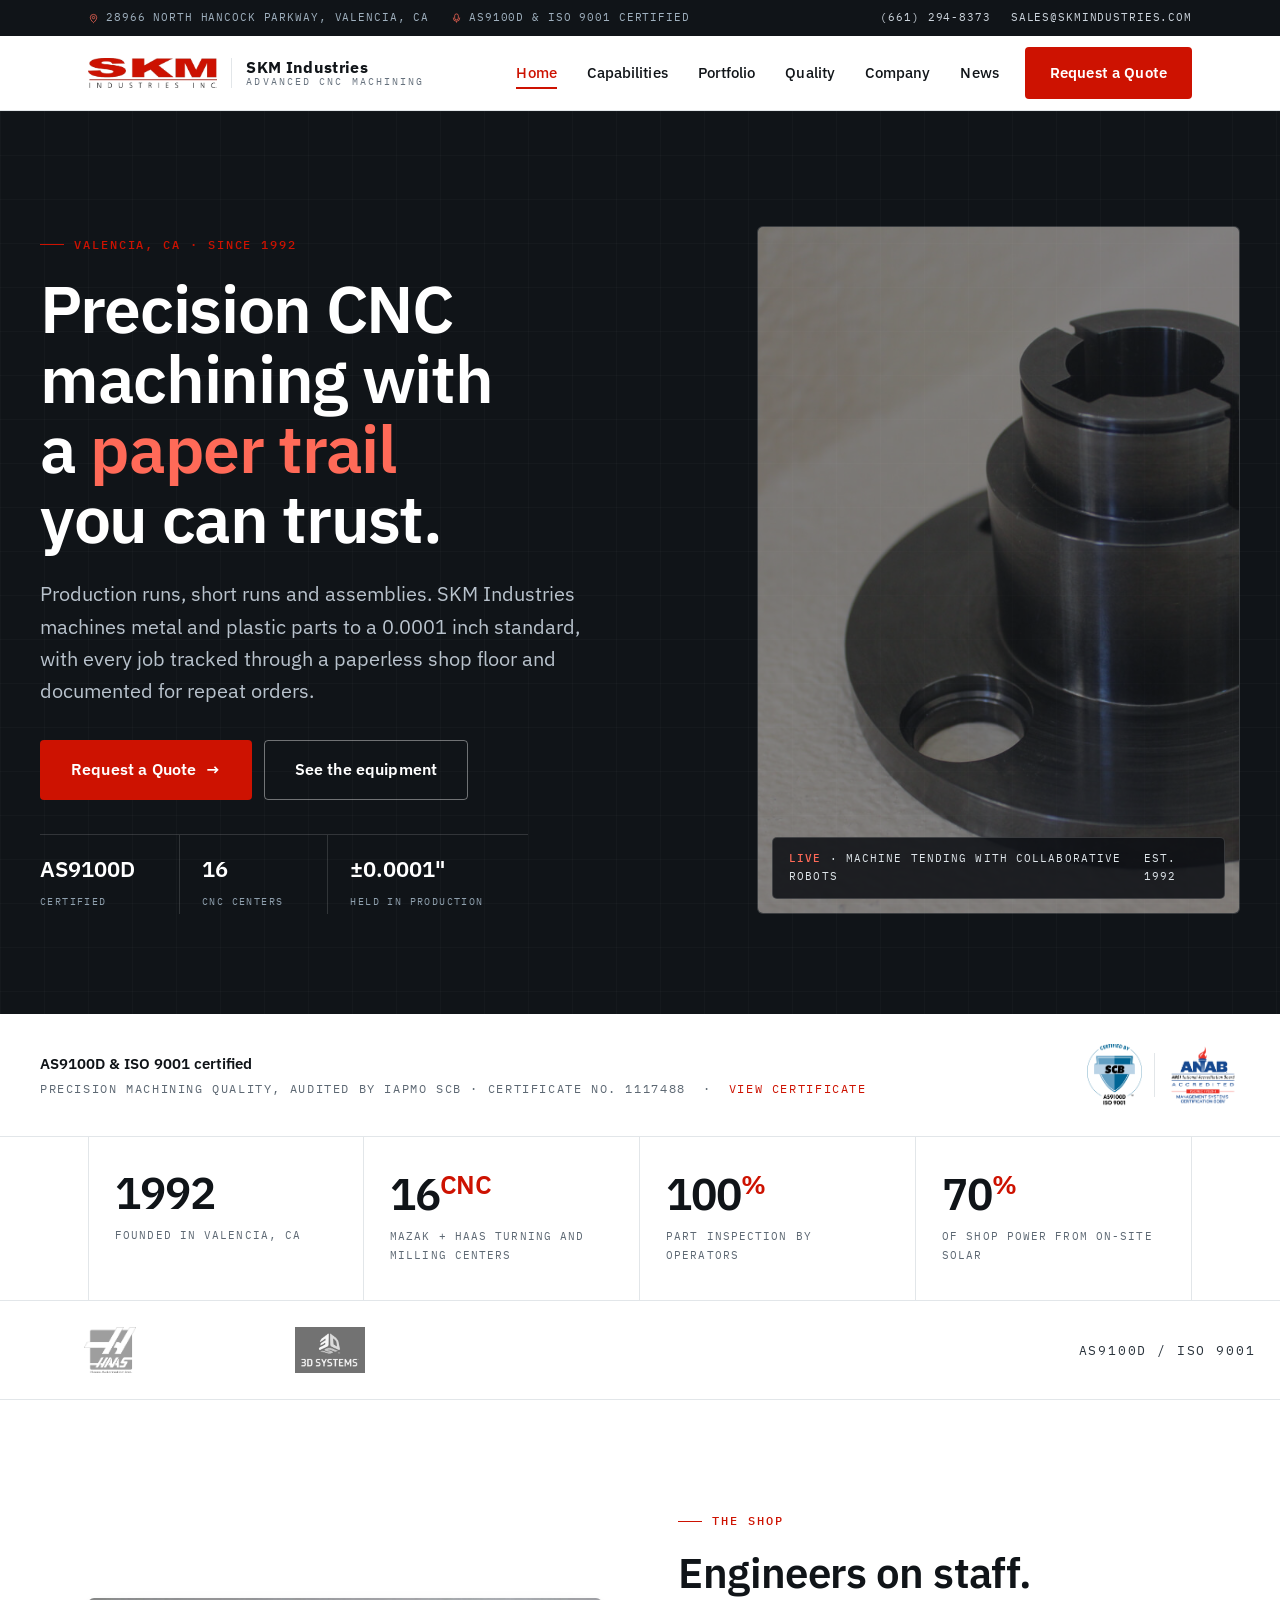
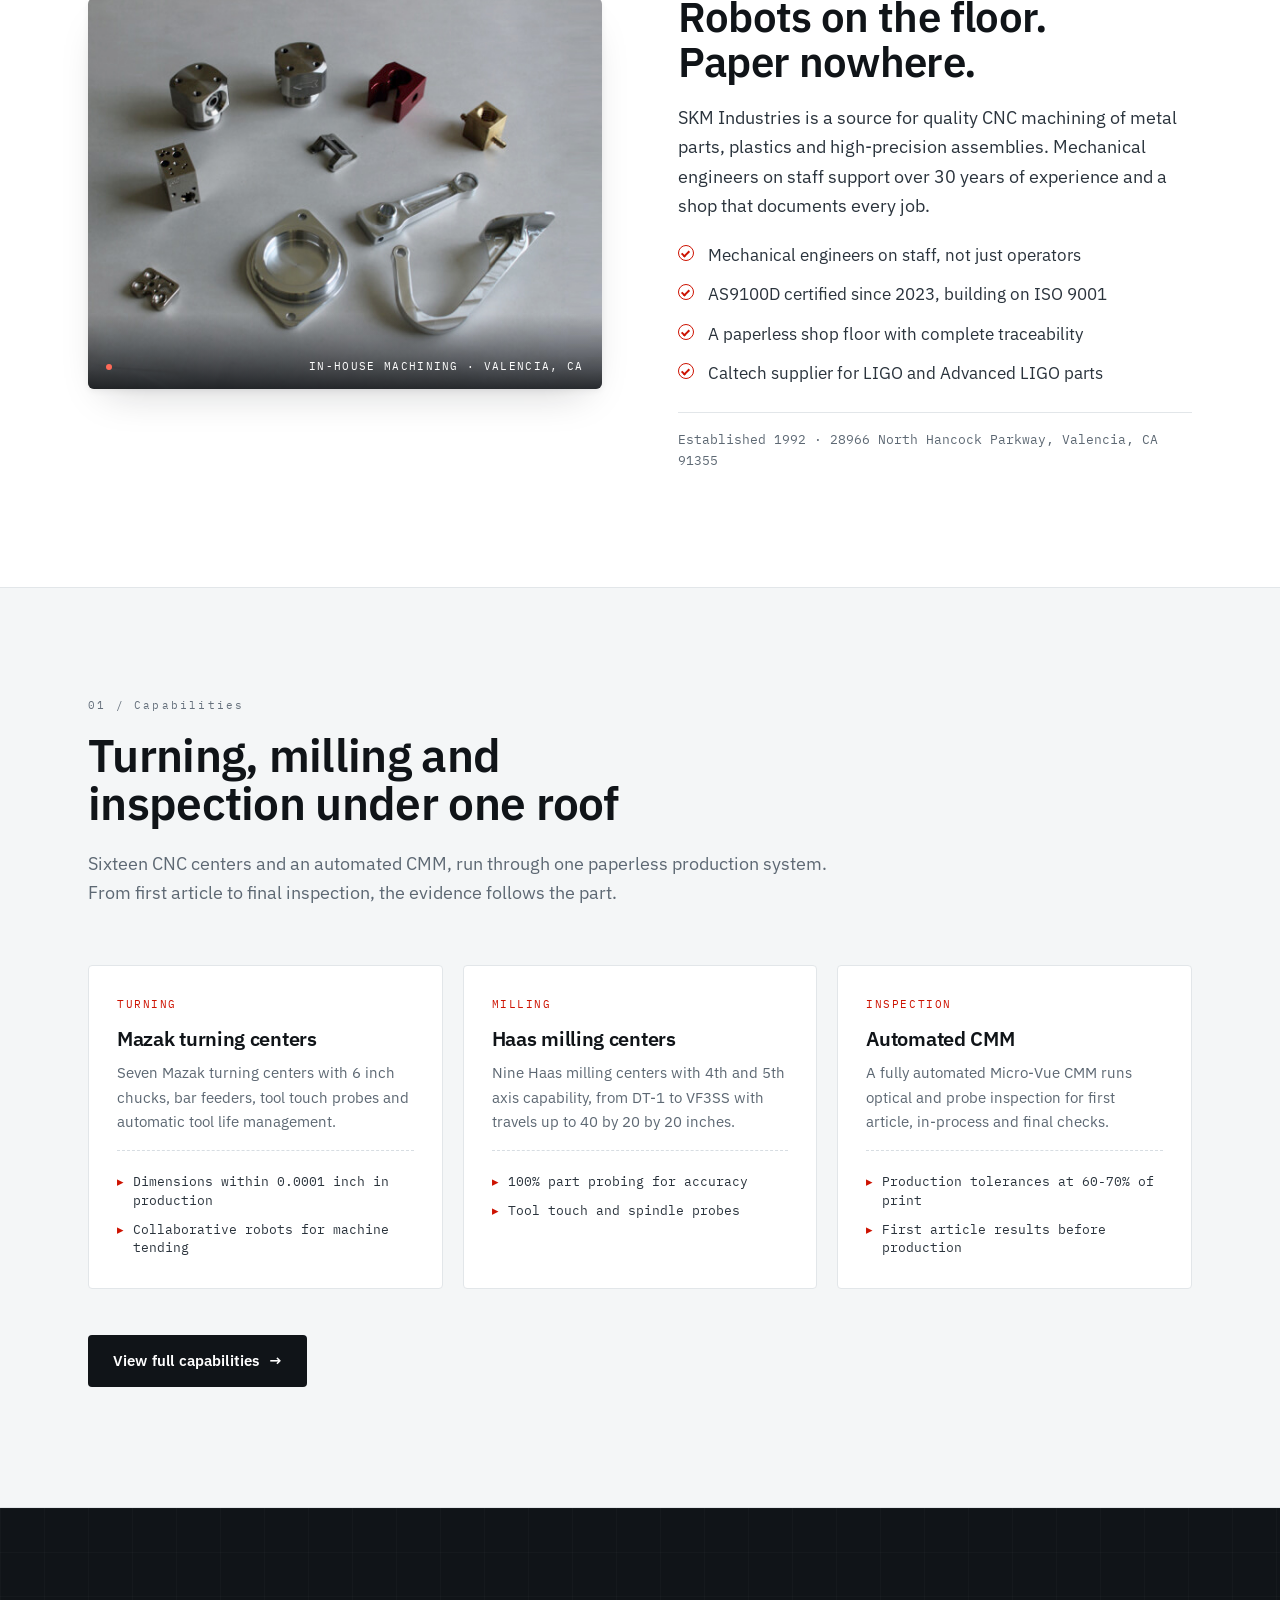
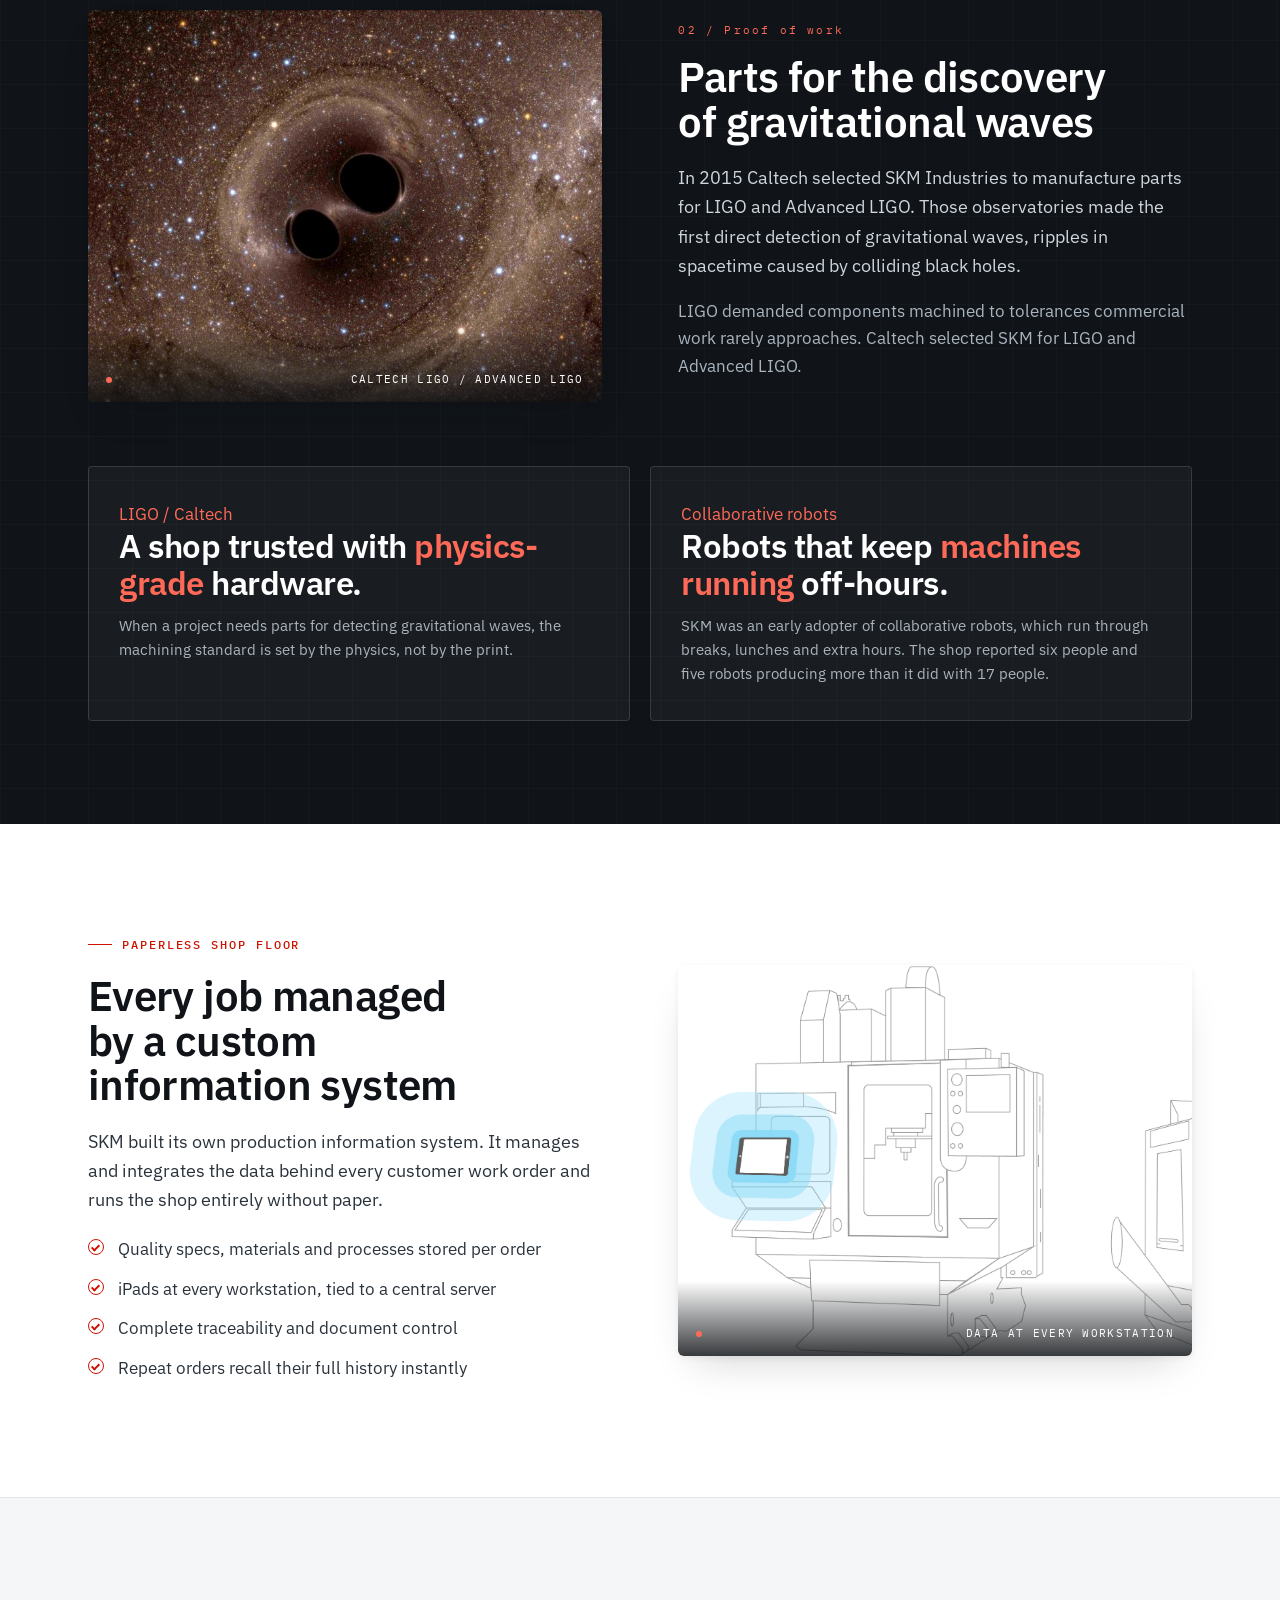
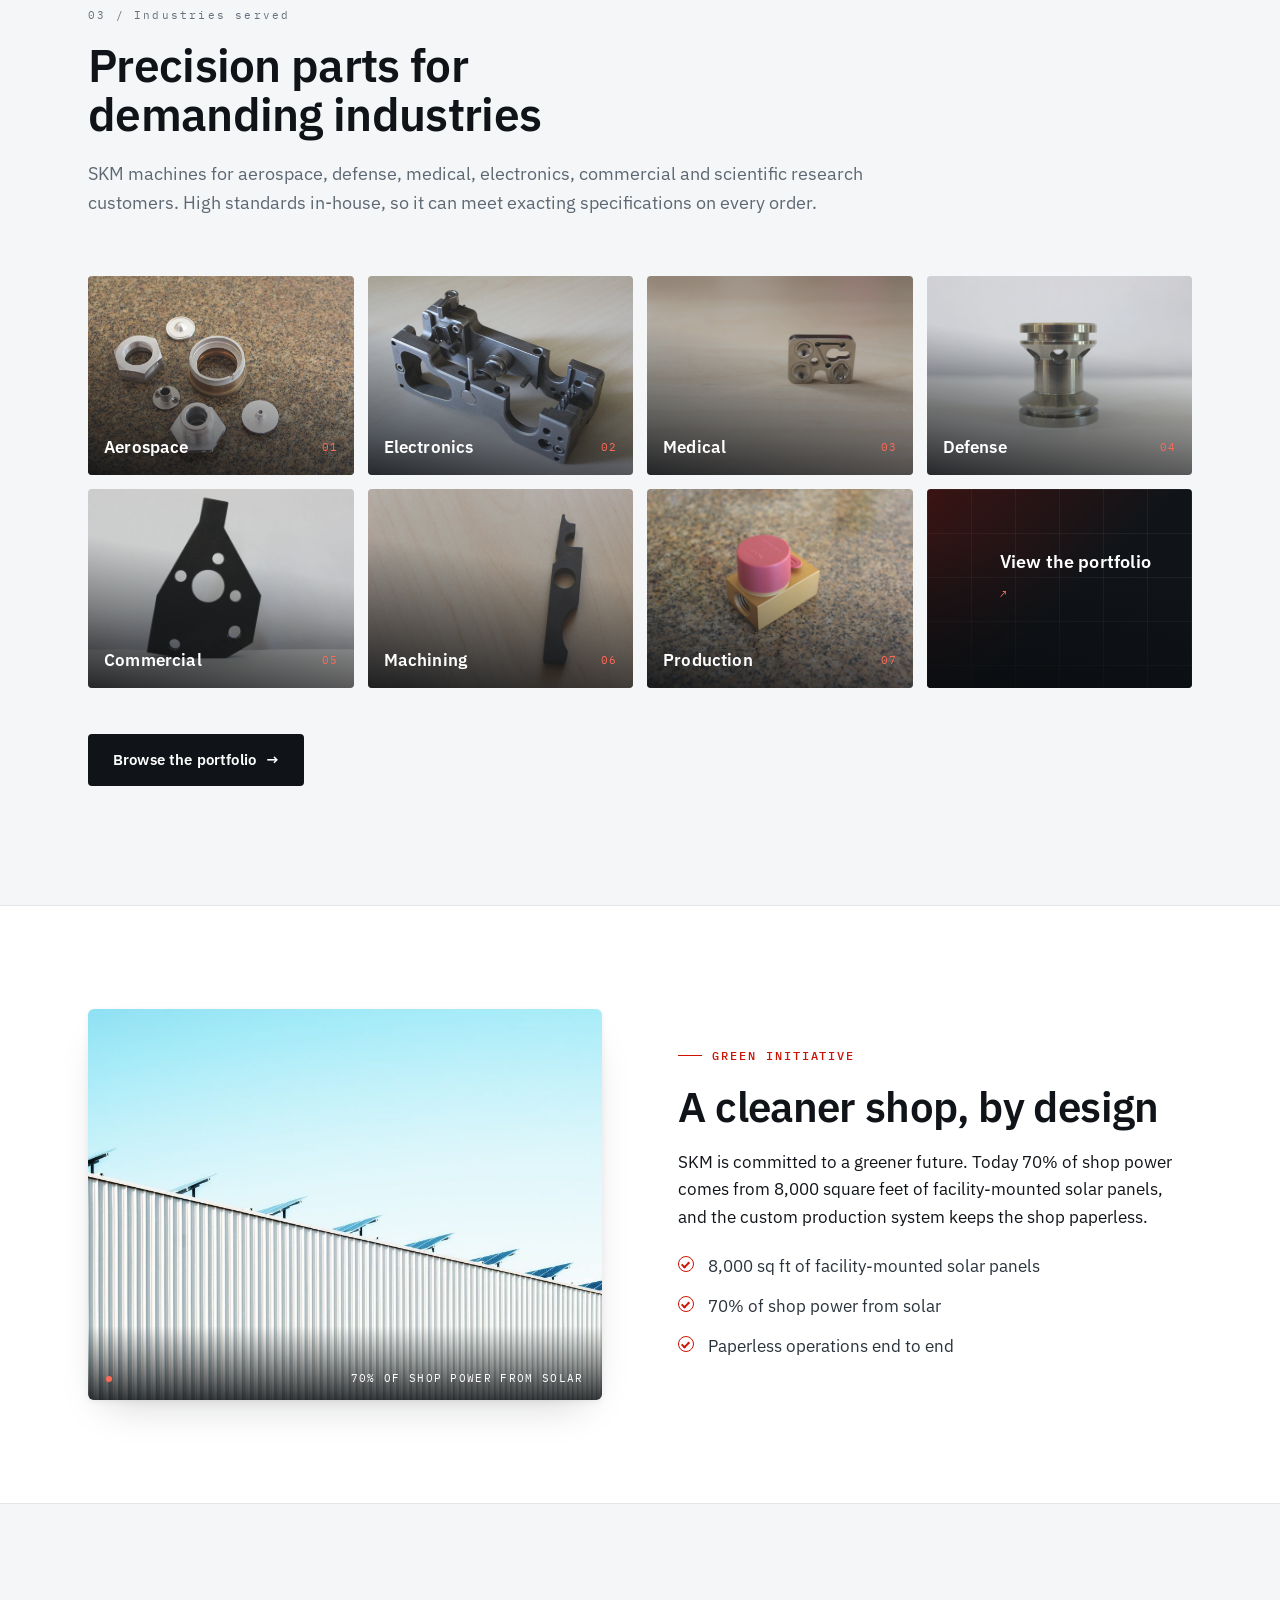
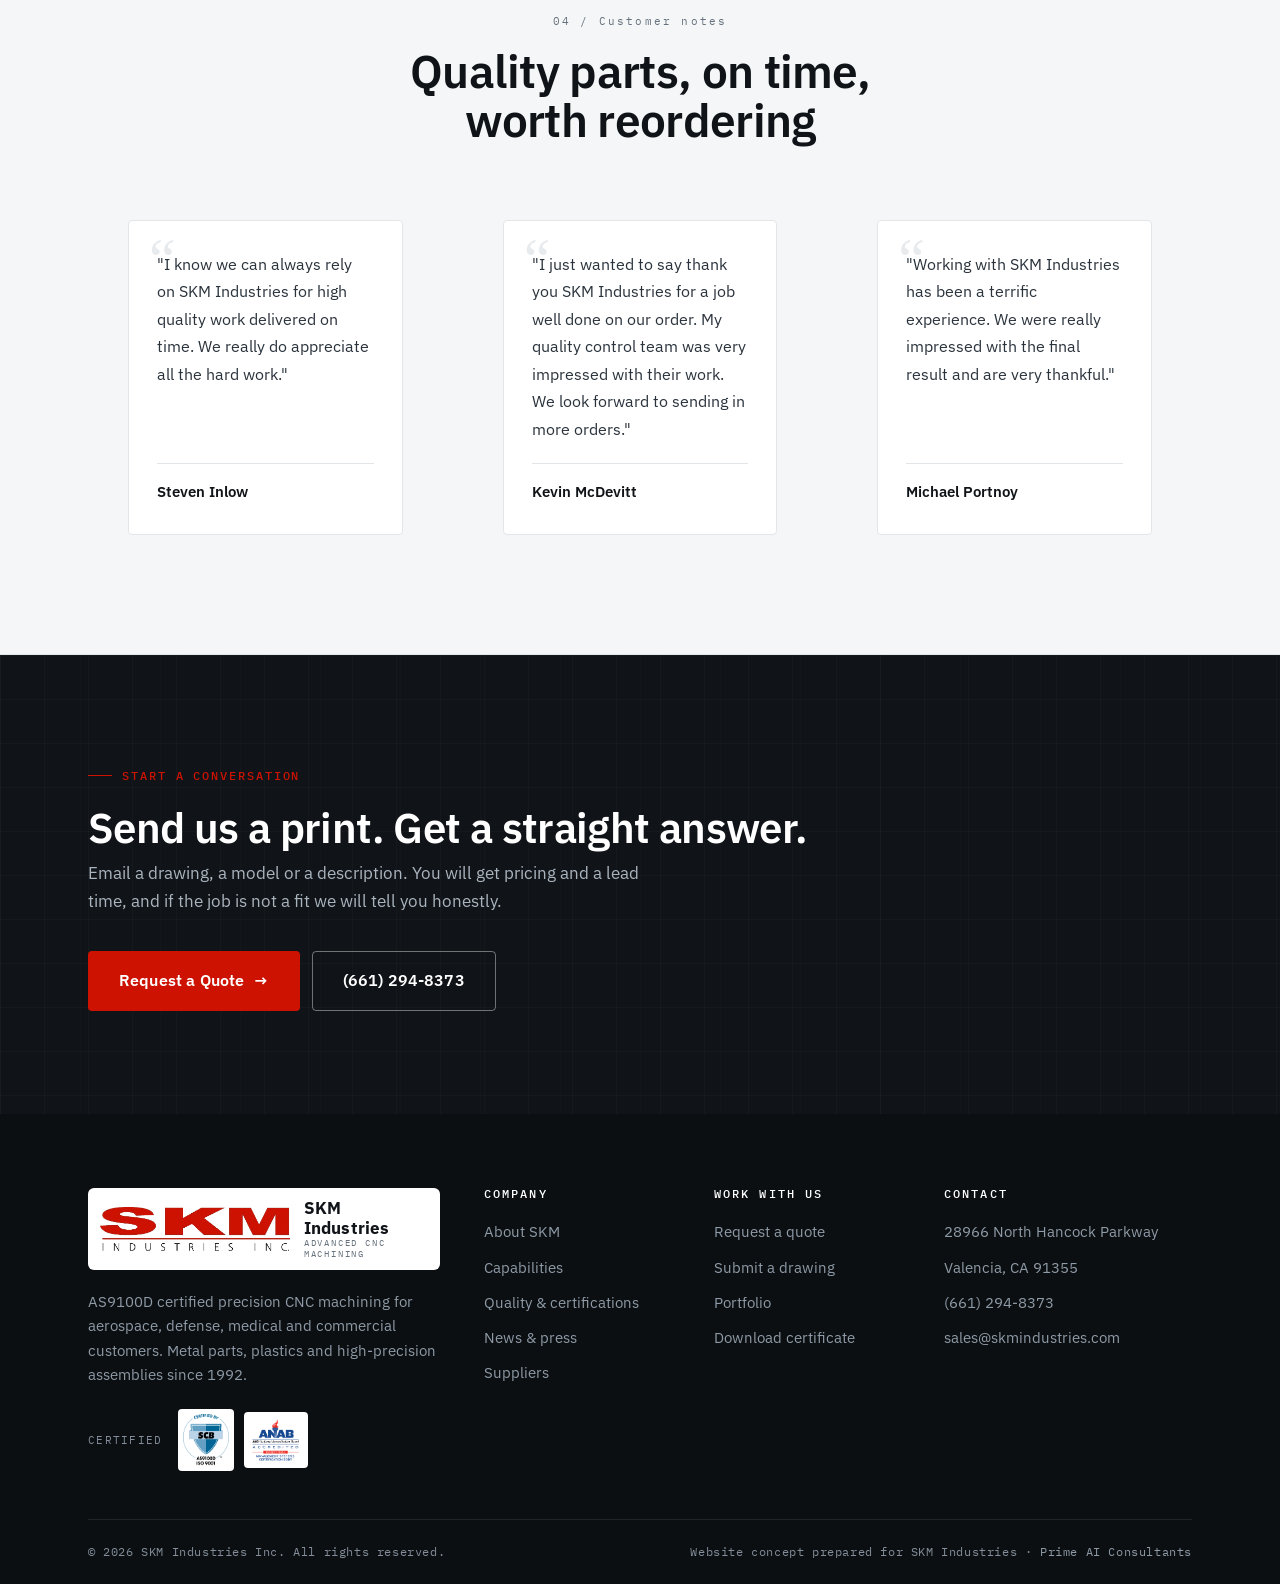
==== commit 1bdac50b: "Accessibility and contrast pass, WCAG 2.2 AA - Skip link and a main landmark on all 8 pages. - Nav t" ====
--- a/index.html
+++ b/index.html
@@ -17,6 +17,7 @@
 </head>
 <body>
 
+<a class="skip-link" href="#main">Skip to content</a>
 <header class="site-header">
   <div class="topbar">
     <div class="container">
@@ -40,8 +41,8 @@
           <i>Advanced CNC Machining</i>
         </span>
       </a>
-      <button class="nav-toggle" aria-label="Toggle menu" aria-expanded="false"><span></span></button>
-      <nav class="main-nav" aria-label="Primary">
+      <button class="nav-toggle" aria-label="Toggle menu" aria-expanded="false" aria-controls="site-nav"><span></span></button>
+      <nav class="main-nav" id="site-nav" aria-label="Primary">
         <ul>
           <li><a class="nav-link" href="index.html" aria-current="page">Home</a></li>
           <li><a class="nav-link" href="capabilities.html">Capabilities</a></li>
@@ -56,7 +57,7 @@
   </div>
 </header>
 
-<main>
+<main id="main">
   <!-- Hero -->
   <section class="hero tick-bg">
     <div class="container grid-hero">
@@ -369,7 +370,7 @@
         </div>
       </div>
       <div>
-        <h4>Company</h4>
+        <h2>Company</h2>
         <ul>
           <li><a href="company.html">About SKM</a></li>
           <li><a href="capabilities.html">Capabilities</a></li>
@@ -379,7 +380,7 @@
         </ul>
       </div>
       <div>
-        <h4>Work with us</h4>
+        <h2>Work with us</h2>
         <ul>
           <li><a href="contact.html">Request a quote</a></li>
           <li><a href="contact.html">Submit a drawing</a></li>
@@ -388,7 +389,7 @@
         </ul>
       </div>
       <div>
-        <h4>Contact</h4>
+        <h2>Contact</h2>
         <ul>
           <li>28966 North Hancock Parkway</li>
           <li>Valencia, CA 91355</li>
--- a/assets/style.css
+++ b/assets/style.css
@@ -13,9 +13,15 @@
   --charcoal: #1d242b;
   --slate: #2a333c;
   --steel: #5d6873;
-  --steel-2: #8b95a1;
+  /* Micro-label gray darkened from #8b95a1 (3.04:1 on white, 2.80:1 on mist)
+     to clear WCAG 2.2 AA 4.5:1 on both surfaces. */
+  --steel-2: #66717d;
   --mist: #f4f6f7;
   --line: #e2e6e9;
+  /* Boundary color for interactive controls (inputs, ghost buttons, filter chips,
+     nav toggle). Kept separate from --line so decorative hairlines stay light.
+     Clears the 3:1 non-text requirement on white (3.65:1) and mist (3.37:1). */
+  --line-strong: #7d8791;
   --paper: #ffffff;
   --red: #cd1201;
   --red-dark: #a30e01;
@@ -61,6 +67,15 @@
 p { margin: 0 0 1em; }
 ::selection { background: var(--red); color: #fff; }
 
+/* Skip link: off-screen until focused (same pattern as the sibling concept builds) */
+.skip-link {
+  position: absolute; left: -9999px; top: 0; z-index: 200;
+  padding: 12px 18px; background: var(--red); color: #fff;
+  font-weight: 600; font-size: 15px;
+  border-radius: 0 0 var(--radius) 0;
+}
+.skip-link:focus { left: 0; color: #fff; }
+
 .container { max-width: var(--maxw); margin: 0 auto; padding-left: var(--gutter); padding-right: var(--gutter); }
 .section { padding: clamp(64px, 8vw, 108px) 0; background: var(--paper); }
 .section--mist { background: var(--mist); border-top: 1px solid var(--line); border-bottom: 1px solid var(--line); }
@@ -97,7 +112,7 @@
 .section-head .lead { color: var(--steel); font-size: 18px; margin-bottom: 0; }
 .section--dark .section-head .lead { color: #aab4be; }
 .section-head .idx, .idx { font-family: var(--mono); font-size: 11px; letter-spacing: .2em; color: var(--steel-2); display: inline-block; margin-bottom: 16px; }
-.section--dark .idx, .on-dark .idx { color: #6f7d89; }
+.section--dark .idx, .on-dark .idx { color: #7b8994; }
 
 /* Buttons */
 .btn {
@@ -113,7 +128,7 @@
 .btn--red:hover { background: var(--red-dark); color: #fff; transform: translateY(-1px); }
 .btn--ink { background: var(--ink); color: #fff; }
 .btn--ink:hover { background: #000; color: #fff; transform: translateY(-1px); }
-.btn--ghost { border-color: #cfd6db; background: transparent; color: var(--ink); }
+.btn--ghost { border-color: var(--line-strong); background: transparent; color: var(--ink); }
 .btn--ghost:hover { border-color: var(--ink); color: var(--ink); }
 .btn--line-white { border-color: rgba(255,255,255,.4); color: #fff; background: transparent; }
 .btn--line-white:hover { border-color: #fff; color: #fff; }
@@ -177,7 +192,7 @@
 .main-nav a.nav-link[aria-current="page"]::after { transform: scaleX(1); }
 .main-nav .nav-cta { margin-left: 10px; }
 .nav-toggle {
-  display: none; background: none; border: 1px solid var(--line); border-radius: var(--radius);
+  display: none; background: none; border: 1px solid var(--line-strong); border-radius: var(--radius);
   width: 46px; height: 42px; cursor: pointer; position: relative;
 }
 .nav-toggle span, .nav-toggle span::before, .nav-toggle span::after {
@@ -279,7 +294,7 @@
 .card:hover { transform: translateY(-4px); box-shadow: var(--shadow-2); border-color: #d4dade; }
 .card:hover::before { transform: scaleY(1); }
 .card .k { font-family: var(--mono); font-size: 11px; letter-spacing: .14em; text-transform: uppercase; color: var(--red); margin-bottom: 14px; display: block; }
-.card h3 { font-size: 20px; margin-bottom: 12px; }
+.card h2, .card h3 { font-size: 20px; margin-bottom: 12px; }
 .card p { color: var(--steel); font-size: 15px; margin-bottom: 0; }
 .card ul.specs { list-style: none; padding: 16px 0 0; margin: 16px 0 0; border-top: 1px dashed #d7dde2; }
 .card ul.specs li { font-family: var(--mono); font-size: 12.5px; color: var(--slate); padding: 5px 0; display: flex; gap: 9px; line-height: 1.5; }
@@ -327,8 +342,9 @@
 .marquee { overflow: hidden; border-bottom: 1px solid var(--line); background: var(--paper); position: relative; }
 .marquee .track { display: flex; width: max-content; animation: marquee 34s linear infinite; }
 .marquee:hover .track { animation-play-state: paused; }
-.marquee .cell { display: flex; align-items: center; justify-content: center; padding: 26px 42px; min-width: 220px; opacity: .55; filter: grayscale(1); transition: opacity .3s ease, filter .3s ease; }
-.marquee .cell:hover { opacity: 1; filter: none; }
+.marquee .cell { display: flex; align-items: center; justify-content: center; padding: 26px 42px; min-width: 220px; }
+.marquee .cell img { opacity: .55; filter: grayscale(1); transition: opacity .3s ease, filter .3s ease; }
+.marquee .cell:hover img { opacity: 1; filter: none; }
 .marquee .cell img { max-height: 46px; width: auto; }
 .marquee .cell span { font-family: var(--mono); font-size: 13px; letter-spacing: .14em; text-transform: uppercase; color: var(--slate); white-space: nowrap; }
 @keyframes marquee { from { transform: translateX(0); } to { transform: translateX(-50%); } }
@@ -362,7 +378,7 @@
 /* Footer */
 .site-footer { background: #0b0f12; color: #8e9aa6; font-size: 15px; }
 .site-footer .grid { display: grid; grid-template-columns: 1.7fr .9fr .9fr 1.2fr; gap: 44px; padding: 74px 0 48px; }
-.site-footer h4 { color: #fff; font-size: 12px; letter-spacing: .18em; text-transform: uppercase; font-family: var(--mono); font-weight: 500; margin-bottom: 20px; }
+.site-footer h2 { color: #fff; font-size: 12px; letter-spacing: .18em; text-transform: uppercase; font-family: var(--mono); font-weight: 500; margin-bottom: 20px; }
 .site-footer ul { list-style: none; padding: 0; margin: 0; }
 .site-footer ul li { margin-bottom: 11px; }
 .site-footer a { color: #8e9aa6; }
@@ -377,20 +393,20 @@
 .site-footer .brand .word b { font-family: var(--font); font-weight: 700; font-size: 17px; color: var(--ink); letter-spacing: .01em; }
 .site-footer .brand .word i { font-style: normal; font-family: var(--mono); font-size: 9px; letter-spacing: .2em; text-transform: uppercase; color: var(--steel-2); }
 .site-footer .certs { display: flex; gap: 10px; align-items: center; margin-top: 22px; }
-.site-footer .certs .cap { font-family: var(--mono); font-size: 10.5px; letter-spacing: .12em; text-transform: uppercase; color: #5f6b76; line-height: 1.6; margin-right: 6px; }
+.site-footer .certs .cap { font-family: var(--mono); font-size: 10.5px; letter-spacing: .12em; text-transform: uppercase; color: #838e9a; line-height: 1.6; margin-right: 6px; }
 .site-footer .certs img { height: 56px; width: auto; background: #fff; padding: 5px; border-radius: 4px; }
 .site-footer .certs img.cert-mark { height: 62px; }
-.site-footer .fine { border-top: 1px solid rgba(255,255,255,.09); padding: 22px 0; display: flex; justify-content: space-between; gap: 16px; flex-wrap: wrap; font-size: 12px; font-family: var(--mono); letter-spacing: .05em; color: #5f6b76; }
+.site-footer .fine { border-top: 1px solid rgba(255,255,255,.09); padding: 22px 0; display: flex; justify-content: space-between; gap: 16px; flex-wrap: wrap; font-size: 12px; font-family: var(--mono); letter-spacing: .05em; color: #838e9a; }
 .site-footer .fine a { color: #8e9aa6; }
 .site-footer .fine a:hover { color: #ff6a58; }
 
 /* Interior hero */
 .page-hero { background: var(--ink); color: #fff; padding: clamp(58px,7vw,92px) 0 clamp(52px,6vw,76px); position: relative; overflow: hidden; }
 .page-hero::before { content: ""; position: absolute; right: -140px; top: -160px; width: 440px; height: 440px; border-radius: 50%; background: radial-gradient(circle, rgba(205,18,1,.32) 0%, transparent 62%); }
-.page-hero .crumbs { font-family: var(--mono); font-size: 11px; letter-spacing: .16em; text-transform: uppercase; color: #6f7d89; margin-bottom: 22px; display: flex; gap: 8px; align-items: center; }
+.page-hero .crumbs { font-family: var(--mono); font-size: 11px; letter-spacing: .16em; text-transform: uppercase; color: #7b8994; margin-bottom: 22px; display: flex; gap: 8px; align-items: center; }
 .page-hero .crumbs a { color: #cdd5dd; }
 .page-hero .crumbs a:hover { color: #ff6a58; }
-.page-hero .crumbs .sep { color: #4c5762; }
+.page-hero .crumbs .sep { color: #74828e; }
 .page-hero h1 { font-size: clamp(32px,4.8vw,56px); margin-bottom: 16px; }
 .page-hero p { color: #b9c3cd; max-width: 700px; font-size: 18px; margin: 0; }
 
@@ -412,7 +428,7 @@
 .g-item figcaption { position: absolute; left: 0; right: 0; bottom: 0; padding: 40px 16px 13px; background: linear-gradient(transparent, rgba(9,12,15,.9)); color: #fff; font-family: var(--mono); font-size: 11px; letter-spacing: .12em; text-transform: uppercase; display: flex; justify-content: space-between; align-items: center; }
 .g-item figcaption .n { color: #ff6a58; }
 .filters { display: flex; flex-wrap: wrap; gap: 8px; margin-bottom: 34px; }
-.filters button { font-family: var(--font); font-size: 13.5px; font-weight: 500; padding: 9px 18px; border-radius: 100px; border: 1px solid var(--line); background: var(--paper); color: var(--slate); cursor: pointer; transition: all .18s ease; }
+.filters button { font-family: var(--font); font-size: 13.5px; font-weight: 500; padding: 9px 18px; border-radius: 100px; border: 1px solid var(--line-strong); background: var(--paper); color: var(--slate); cursor: pointer; transition: all .18s ease; }
 .filters button:hover { border-color: var(--ink); color: var(--ink); }
 .filters button.active { background: var(--ink); color: #fff; border-color: var(--ink); }
 
@@ -426,14 +442,17 @@
 /* Forms */
 .contact-grid { display: grid; grid-template-columns: 1.25fr 1fr; gap: clamp(34px,5vw,72px); align-items: start; }
 .form-card { border: 1px solid var(--line); border-radius: 6px; padding: clamp(26px,3vw,42px); background: var(--paper); box-shadow: var(--shadow-2); }
+/* Page-level h2 for the quote form. Reproduces the previous h3 rendering (1.17em)
+   so promoting the heading to the correct level does not change the design. */
+.form-title { font-size: 1.17em; }
 .form-row { display: grid; grid-template-columns: 1fr 1fr; gap: 18px; }
 .field { margin-bottom: 18px; }
 .field label { display: block; font-family: var(--mono); font-size: 11px; letter-spacing: .14em; text-transform: uppercase; color: var(--steel); margin-bottom: 7px; }
-.field input, .field select, .field textarea { width: 100%; border: 1px solid var(--line); border-radius: var(--radius); background: #fff; padding: 13px 14px; font-family: var(--font); font-size: 15.5px; color: var(--ink); transition: border-color .15s ease, box-shadow .15s ease; }
-.field input:focus, .field select:focus, .field textarea:focus { outline: none; border-color: var(--red); box-shadow: 0 0 0 3px rgba(205,18,1,.12); }
+.field input, .field select, .field textarea { width: 100%; border: 1px solid var(--line-strong); border-radius: var(--radius); background: #fff; padding: 13px 14px; font-family: var(--font); font-size: 15.5px; color: var(--ink); transition: border-color .15s ease, box-shadow .15s ease; }
+.field input:focus-visible, .field select:focus-visible, .field textarea:focus-visible { outline: 3px solid var(--red); outline-offset: 1px; border-color: var(--red); }
 .contact-side .block { border-bottom: 1px solid var(--line); padding: 22px 0; }
 .contact-side .block:first-child { padding-top: 0; }
-.contact-side h4 { font-family: var(--mono); font-size: 11px; letter-spacing: .16em; text-transform: uppercase; color: var(--steel-2); margin-bottom: 10px; font-weight: 500; }
+.contact-side h3 { font-family: var(--mono); font-size: 11px; letter-spacing: .16em; text-transform: uppercase; color: var(--steel-2); margin-bottom: 10px; font-weight: 500; }
 .contact-side .big { font-weight: 600; font-size: 21px; color: var(--ink); font-variant-numeric: tabular-nums; }
 
 /* Note */
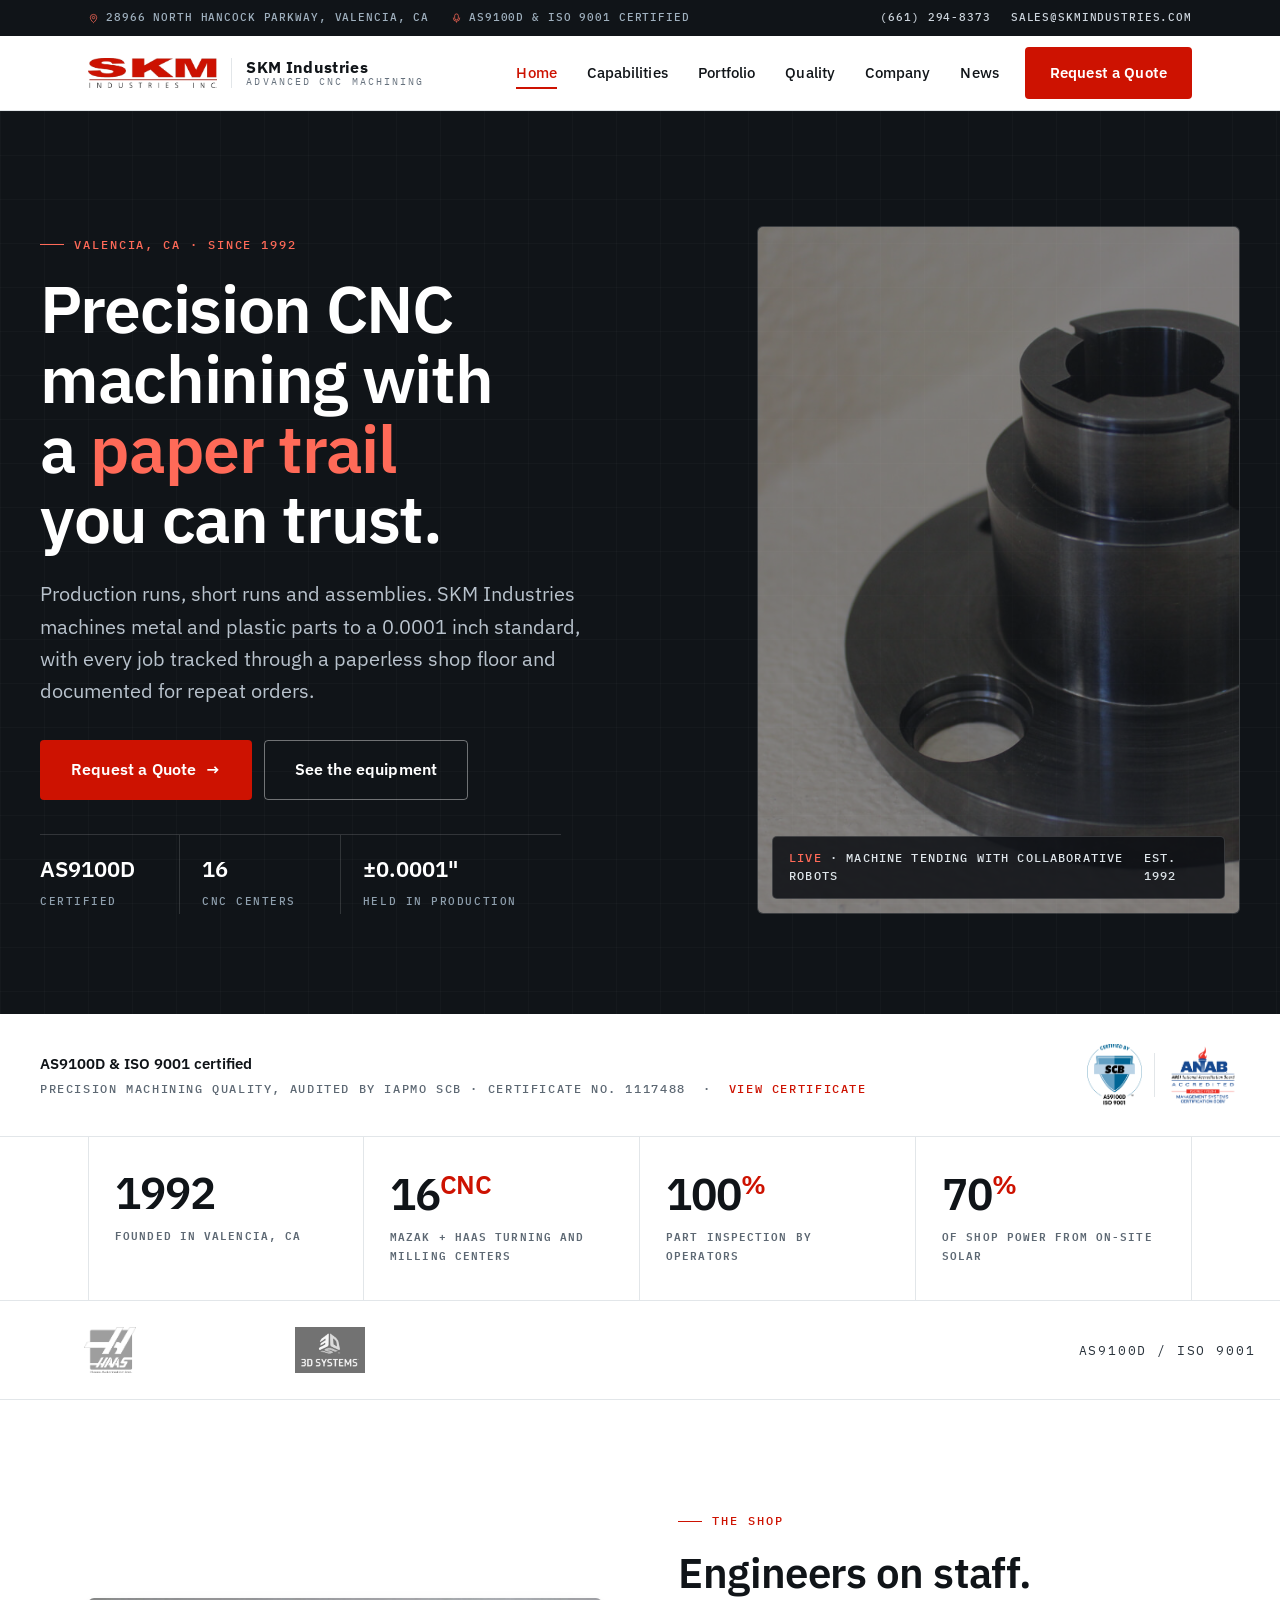
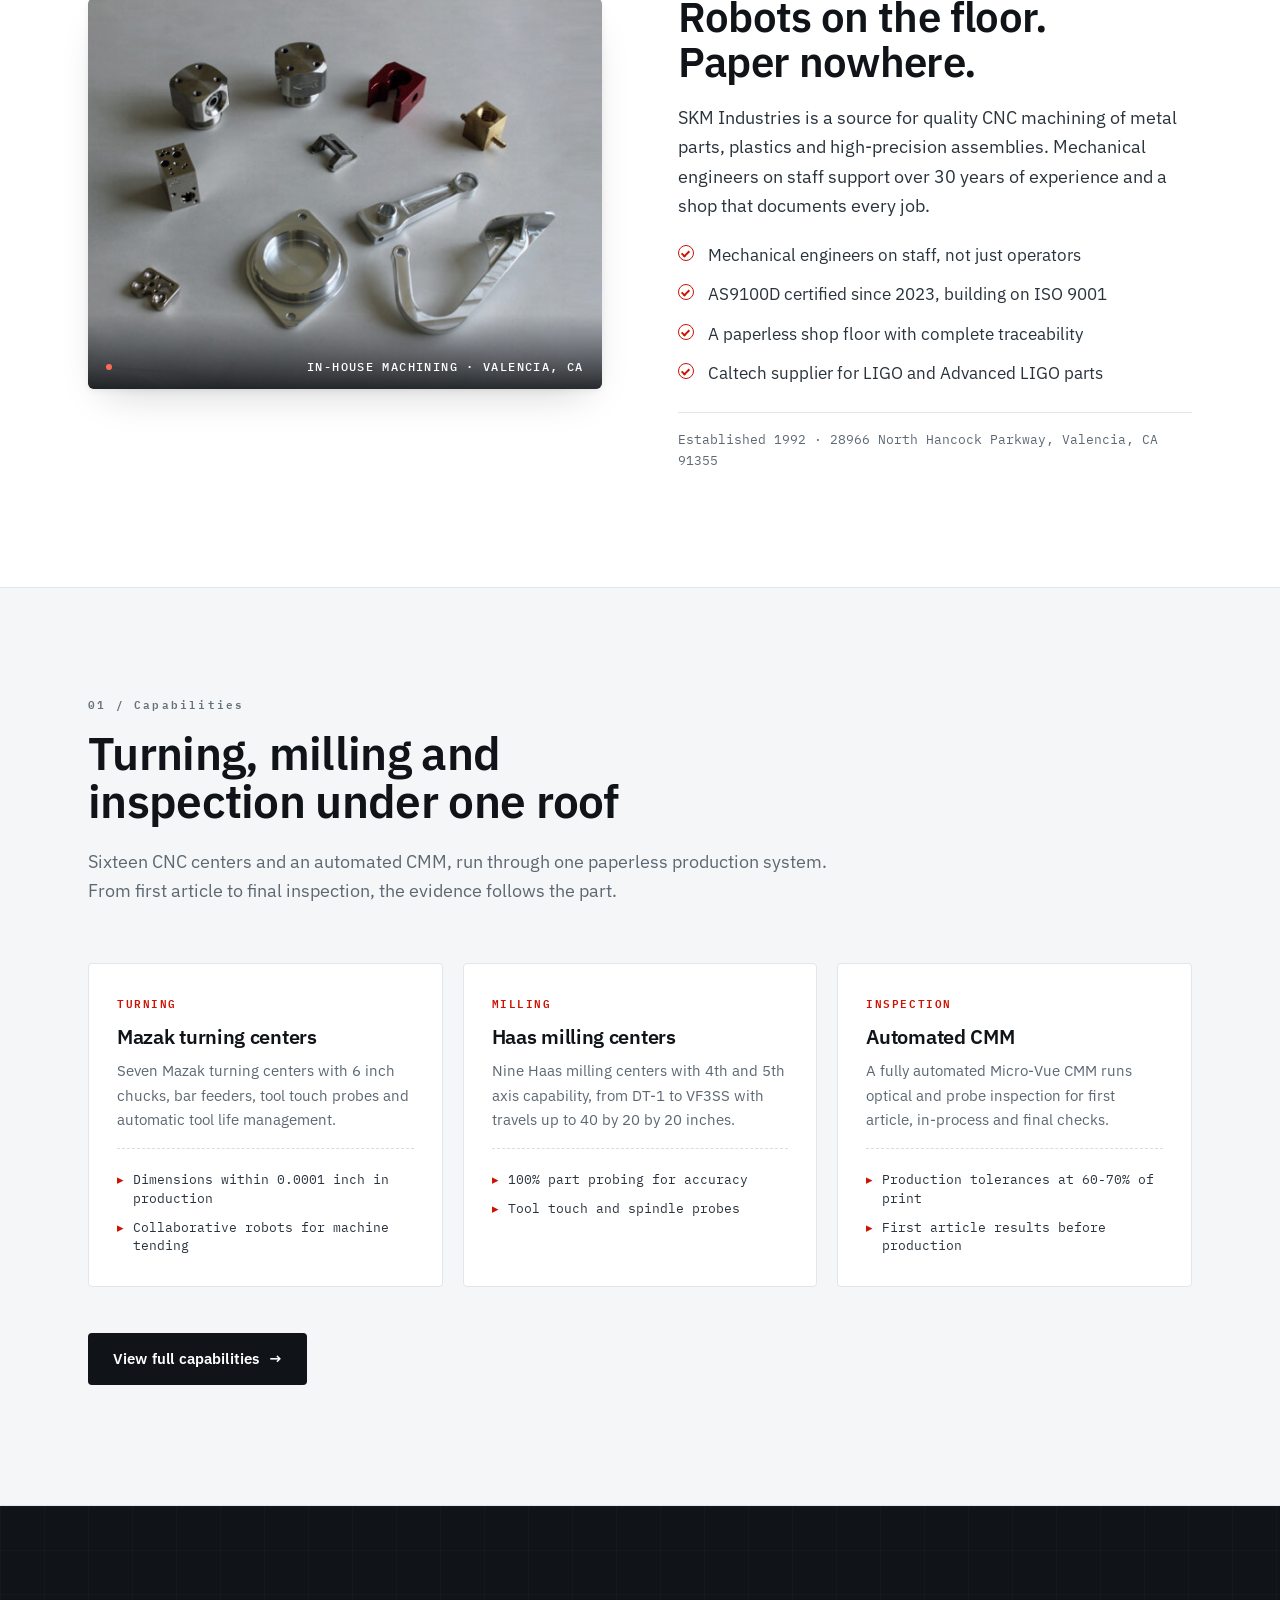
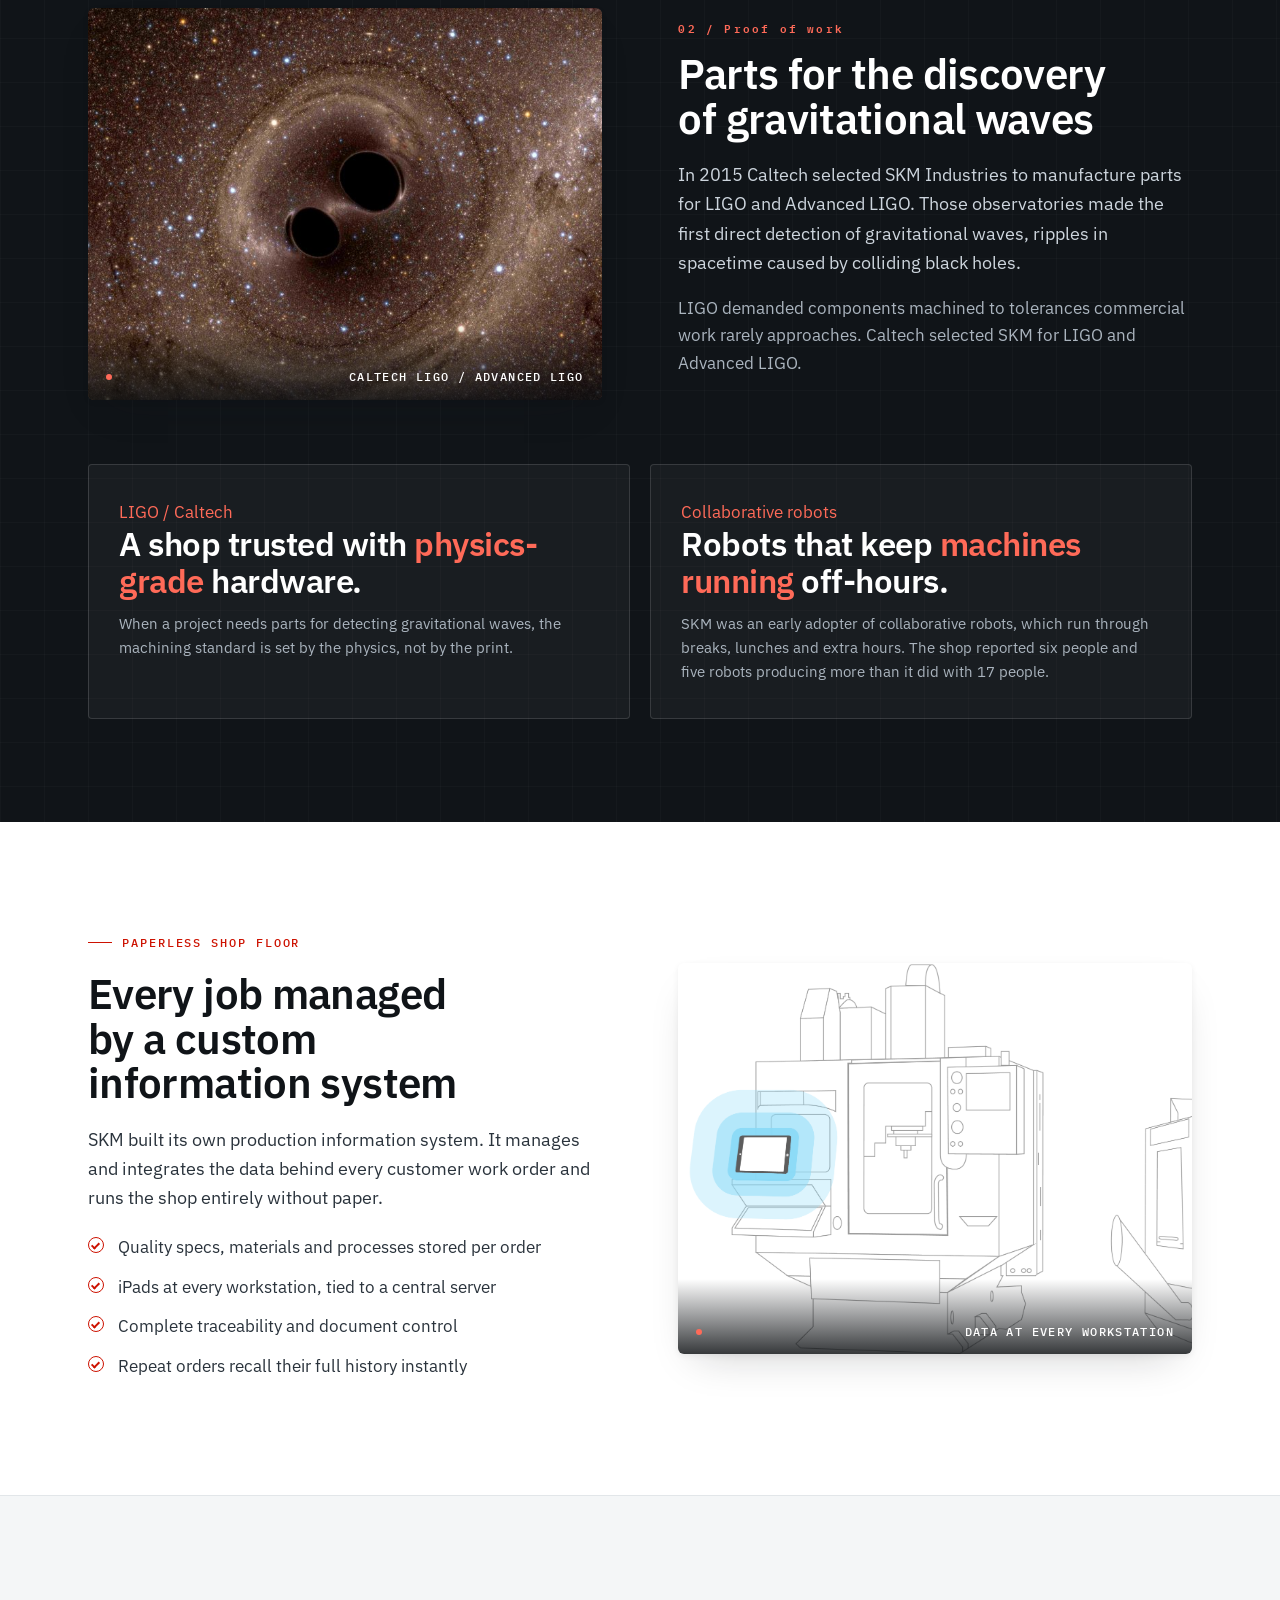
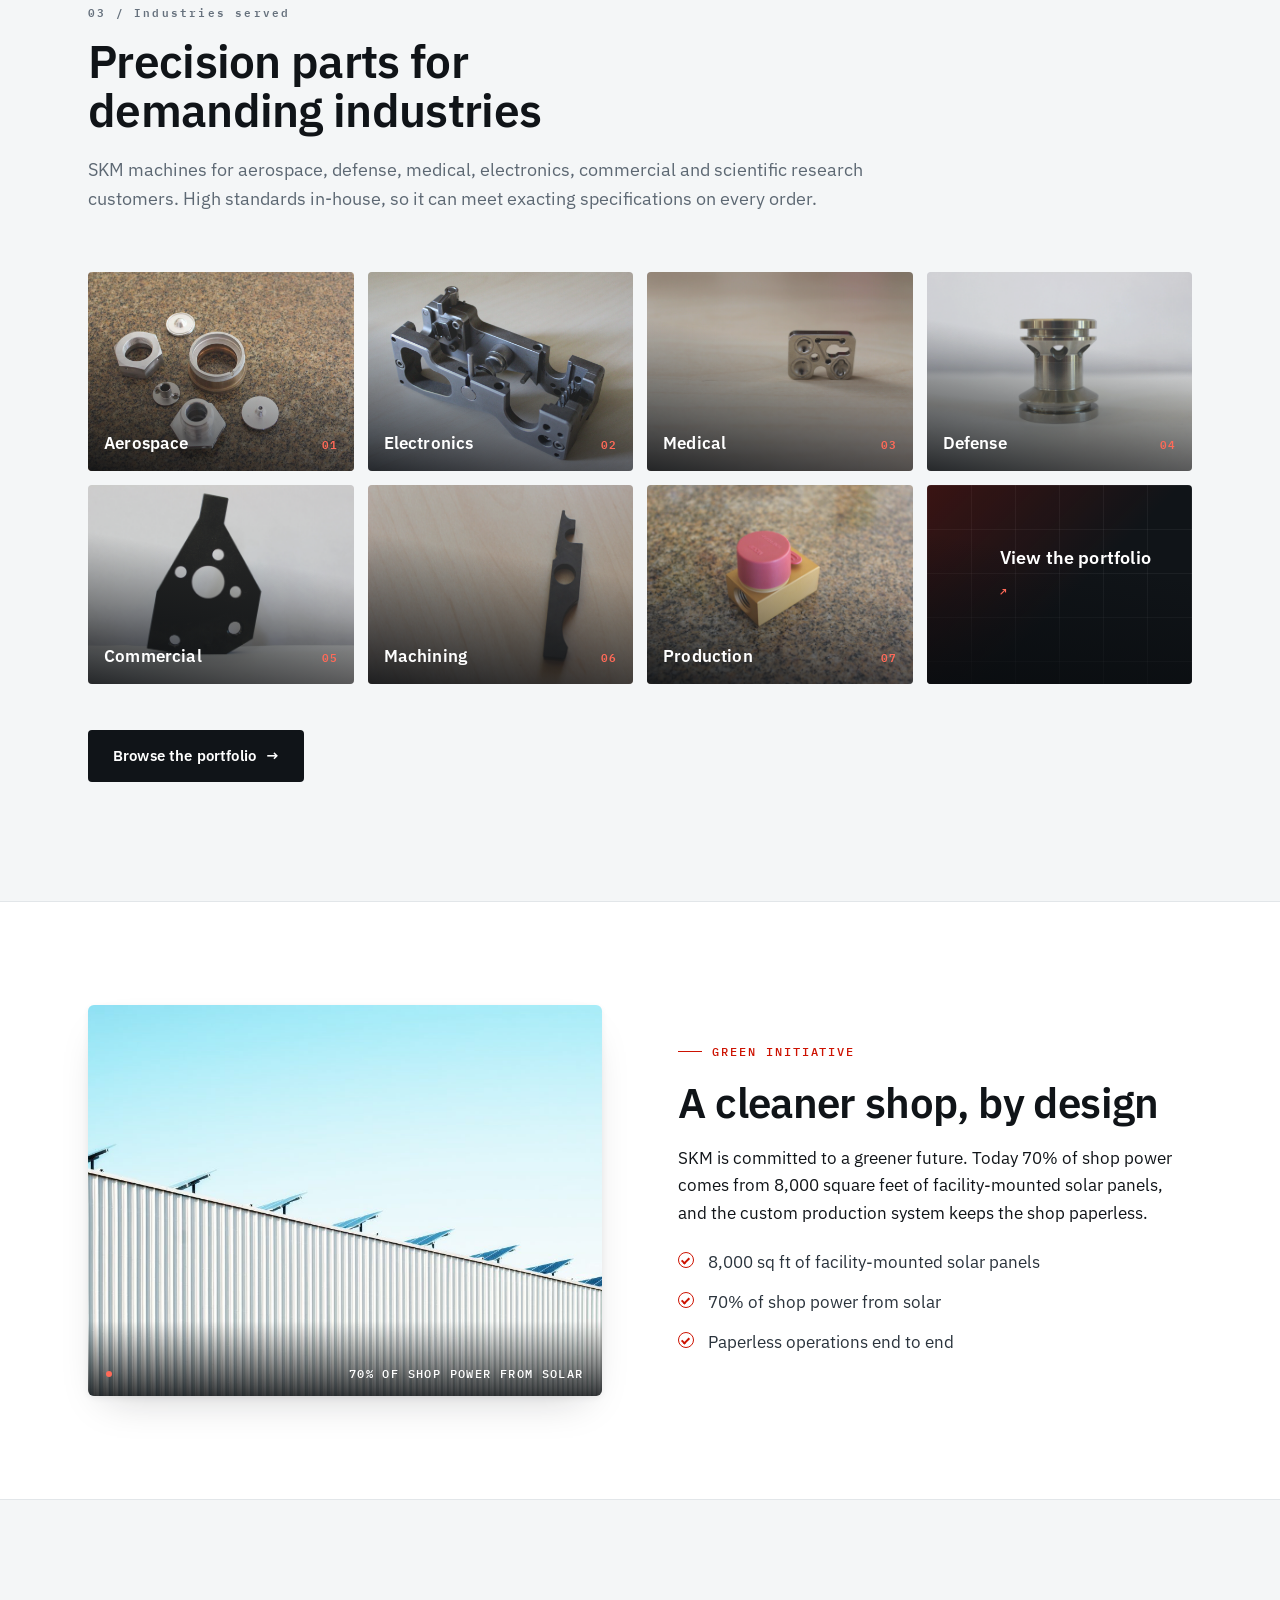
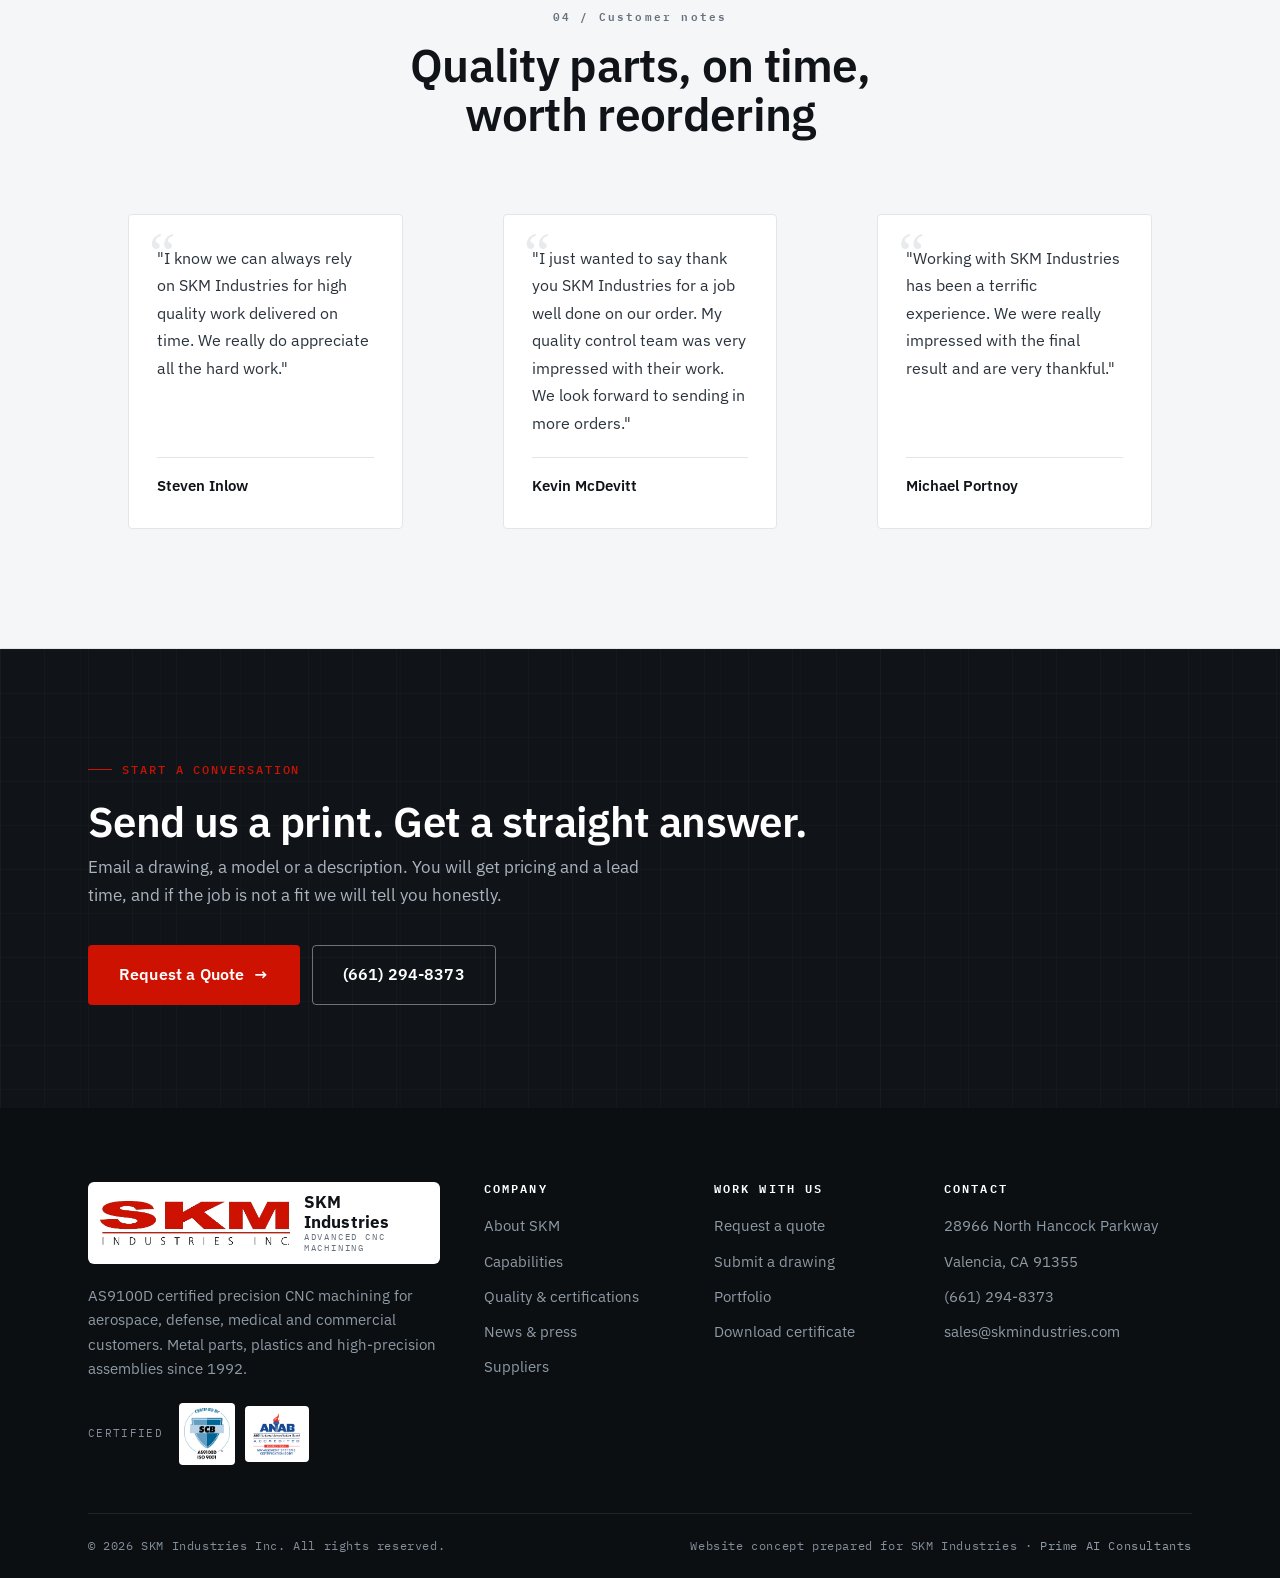
==== commit e44d4d7a: "Fix hero eyebrow contrast and thin small text The hero eyebrow rendered in --red on the dark hero, w" ====
--- a/index.html
+++ b/index.html
@@ -11,7 +11,7 @@
 <link rel="icon" href="assets/cropped-official_logo-1-32x32.gif">
 <link rel="preconnect" href="https://fonts.googleapis.com">
 <link rel="preconnect" href="https://fonts.gstatic.com" crossorigin>
-<link href="https://fonts.googleapis.com/css2?family=IBM+Plex+Mono:wght@400;500&family=IBM+Plex+Sans:wght@400;500;600;700&display=swap" rel="stylesheet">
+<link href="https://fonts.googleapis.com/css2?family=IBM+Plex+Mono:wght@400;500;600;700&family=IBM+Plex+Sans:wght@400;500;600;700&display=swap" rel="stylesheet">
 <link rel="stylesheet" href="assets/style.css">
 <script defer src="/_vercel/insights/script.js"></script>
 </head>
--- a/assets/style.css
+++ b/assets/style.css
@@ -107,11 +107,14 @@
 }
 .kicker::before { content: ""; width: 24px; height: 1px; background: currentColor; display: inline-block; }
 .section--dark .kicker, .on-dark .kicker { color: #ff6a58; }
+/* The hero sits on --ink, a dark surface, but was not covered by the two rules above, so the
+   eyebrow rendered in --red over it and measured 3.24 to 1. */
+.hero .kicker { color: #ff6a58; }
 .section-head { max-width: 780px; margin-bottom: clamp(34px, 5vw, 58px); }
 .section-head h2 { font-size: clamp(30px, 4vw, 46px); }
 .section-head .lead { color: var(--steel); font-size: 18px; margin-bottom: 0; }
 .section--dark .section-head .lead { color: #aab4be; }
-.section-head .idx, .idx { font-family: var(--mono); font-size: 11px; letter-spacing: .2em; color: var(--steel-2); display: inline-block; margin-bottom: 16px; }
+.section-head .idx, .idx { font-family: var(--mono); font-size: 11px; font-weight: 600; letter-spacing: .2em; color: var(--steel-2); display: inline-block; margin-bottom: 16px; }
 .section--dark .idx, .on-dark .idx { color: #7b8994; }
 
 /* Buttons */
@@ -149,7 +152,7 @@
 .site-header { position: sticky; top: 0; z-index: 80; }
 .topbar {
   background: var(--ink); color: #9fb0be; font-family: var(--mono);
-  font-size: 11px; letter-spacing: .08em; text-transform: uppercase;
+  font-size: 11px; font-weight: 500; letter-spacing: .08em; text-transform: uppercase;
   transition: max-height .35s ease, opacity .3s ease, margin .35s ease;
   max-height: 44px; opacity: 1; overflow: hidden;
 }
@@ -216,7 +219,7 @@
 .hero h1 { font-size: clamp(38px, 5.6vw, 66px); font-weight: 600; letter-spacing: -.02em; margin-bottom: 24px; }
 .hero h1 .red { color: #ff6a58; }
 .hero .lede { font-size: clamp(17px, 1.9vw, 20px); color: #b9c3cd; max-width: 560px; margin-bottom: 32px; }
-.hero .spec { font-family: var(--mono); font-size: 12.5px; letter-spacing: .12em; text-transform: uppercase; color: #8fa0ae; }
+.hero .spec { font-family: var(--mono); font-size: 12.5px; font-weight: 500; letter-spacing: .12em; text-transform: uppercase; color: #8fa0ae; }
 .hero .panel {
   position: relative; border: 1px solid rgba(255,255,255,.14); border-radius: 6px;
   background: rgba(255,255,255,.035); overflow: hidden; min-height: 430px;
@@ -227,7 +230,7 @@
   position: absolute; left: 14px; right: 14px; bottom: 14px;
   display: flex; justify-content: space-between; align-items: center; gap: 12px;
   background: rgba(13,16,20,.86); border: 1px solid rgba(255,255,255,.16);
-  border-radius: 5px; padding: 12px 16px; font-family: var(--mono); font-size: 11px;
+  border-radius: 5px; padding: 12px 16px; font-family: var(--mono); font-size: 11.5px; font-weight: 500;
   letter-spacing: .1em; text-transform: uppercase; color: #dfe6eb;
 }
 .hero .plaq b { color: #ff6a58; font-weight: 500; }
@@ -238,7 +241,7 @@
 .hero .hero-meta > div { padding: 16px 22px 0 0; margin-right: 22px; }
 .hero .hero-meta > div + div { border-left: 1px solid rgba(255,255,255,.14); padding-left: 22px; margin-right: 22px; }
 .hero .hero-meta .v { display: block; font-family: var(--font); font-weight: 600; font-size: 22px; color: #fff; font-variant-numeric: tabular-nums; }
-.hero .hero-meta .l { font-family: var(--mono); font-size: 10px; letter-spacing: .14em; text-transform: uppercase; color: #8fa0ae; }
+.hero .hero-meta .l { font-family: var(--mono); font-size: 11px; font-weight: 500; letter-spacing: .14em; text-transform: uppercase; color: #8fa0ae; }
 
 /* Stats band: technical, tabular */
 .statband { background: var(--paper); border-bottom: 1px solid var(--line); }
@@ -247,13 +250,13 @@
 .statcell:first-child { border-left: 1px solid var(--line); }
 .statcell .n { font-family: var(--font); font-weight: 600; font-size: clamp(32px,3.4vw,44px); letter-spacing: -.02em; line-height: 1; color: var(--ink); font-variant-numeric: tabular-nums; }
 .statcell .n .u { color: var(--red); font-size: .6em; font-weight: 600; vertical-align: super; }
-.statcell .t { font-family: var(--mono); font-size: 11px; letter-spacing: .1em; text-transform: uppercase; color: var(--steel); margin-top: 12px; line-height: 1.7; display: block; }
+.statcell .t { font-family: var(--mono); font-size: 11px; font-weight: 600; letter-spacing: .1em; text-transform: uppercase; color: var(--steel); margin-top: 12px; line-height: 1.7; display: block; }
 
 /* Certification strip (home) */
 .certstrip { border-bottom: 1px solid var(--line); background: var(--paper); }
 .certstrip .inner { display: grid; grid-template-columns: 1.2fr auto; gap: 28px; align-items: center; padding: 30px 0; }
 .certstrip .left { display: flex; align-items: center; gap: 18px; }
-.certstrip .left .lbl { font-family: var(--mono); font-size: 11.5px; letter-spacing: .14em; text-transform: uppercase; color: var(--steel); line-height: 1.7; }
+.certstrip .left .lbl { font-family: var(--mono); font-size: 11.5px; font-weight: 500; letter-spacing: .14em; text-transform: uppercase; color: var(--steel); line-height: 1.7; }
 .certstrip .left .lbl b { color: var(--ink); font-weight: 600; font-family: var(--font); font-size: 15px; letter-spacing: 0; text-transform: none; display: block; margin-bottom: 2px; }
 .certstrip .left .lbl a { color: var(--red); }
 .certstrip .marks { display: flex; gap: 12px; align-items: center; }
@@ -271,7 +274,7 @@
 .split .figure .cap {
   position: absolute; left: 0; right: 0; bottom: 0; padding: 44px 18px 13px;
   background: linear-gradient(transparent, rgba(10,13,16,.82));
-  font-family: var(--mono); font-size: 11px; letter-spacing: .12em; text-transform: uppercase;
+  font-family: var(--mono); font-size: 11.5px; font-weight: 500; letter-spacing: .12em; text-transform: uppercase;
   color: #fff; display: flex; justify-content: space-between; gap: 10px; align-items: center;
 }
 .split .figure .cap .dot { width: 6px; height: 6px; border-radius: 50%; background: #ff6a58; flex: none; }
@@ -293,7 +296,7 @@
 .card::before { content: ""; position: absolute; left: 0; top: 0; width: 3px; height: 100%; background: var(--red); transform: scaleY(0); transform-origin: top; transition: transform .3s var(--ease); }
 .card:hover { transform: translateY(-4px); box-shadow: var(--shadow-2); border-color: #d4dade; }
 .card:hover::before { transform: scaleY(1); }
-.card .k { font-family: var(--mono); font-size: 11px; letter-spacing: .14em; text-transform: uppercase; color: var(--red); margin-bottom: 14px; display: block; }
+.card .k { font-family: var(--mono); font-size: 11px; font-weight: 600; letter-spacing: .14em; text-transform: uppercase; color: var(--red); margin-bottom: 14px; display: block; }
 .card h2, .card h3 { font-size: 20px; margin-bottom: 12px; }
 .card p { color: var(--steel); font-size: 15px; margin-bottom: 0; }
 .card ul.specs { list-style: none; padding: 16px 0 0; margin: 16px 0 0; border-top: 1px dashed #d7dde2; }
@@ -321,7 +324,7 @@
 .tile:hover img { transform: scale(1.06); opacity: 1; }
 .tile .shade { position: absolute; inset: 0; background: linear-gradient(190deg, transparent 38%, rgba(9,12,15,.9)); opacity: .95; transition: opacity .3s ease; }
 .tile .t { position: absolute; left: 16px; bottom: 13px; right: 16px; color: #fff; font-weight: 600; font-size: 17px; letter-spacing: .01em; display: flex; justify-content: space-between; align-items: center; gap: 8px; }
-.tile .t .n { font-family: var(--mono); font-weight: 400; font-size: 11px; color: #ff6a58; letter-spacing: .08em; }
+.tile .t .n { font-family: var(--mono); font-weight: 600; font-size: 11px; color: #ff6a58; letter-spacing: .08em; }
 .tile::after { content: ""; position: absolute; inset: 0; border: 1px solid rgba(255,255,255,0); transition: border-color .3s ease; border-radius: var(--radius); }
 .tile:hover::after { border-color: rgba(255,255,255,.5); }
 .tile--cta { background: var(--ink); display: flex; align-items: center; justify-content: center; aspect-ratio: auto; }
@@ -356,14 +359,14 @@
 .quote blockquote { margin: 0; font-size: 16px; color: var(--slate); line-height: 1.72; flex: 1; position: relative; z-index: 1; }
 .quote .who { border-top: 1px solid var(--line); padding-top: 16px; display: flex; justify-content: space-between; align-items: center; gap: 10px; }
 .quote .who .name { font-weight: 600; font-size: 14.5px; }
-.quote .who .role { font-family: var(--mono); font-size: 11px; color: var(--steel-2); letter-spacing: .06em; text-transform: uppercase; }
+.quote .who .role { font-family: var(--mono); font-size: 11px; font-weight: 500; color: var(--steel-2); letter-spacing: .06em; text-transform: uppercase; }
 
 /* Timeline */
 .timeline { list-style: none; margin: 0; padding: 0; position: relative; }
 .timeline::before { content: ""; position: absolute; left: 5px; top: 10px; bottom: 10px; width: 1px; background: var(--line); }
 .timeline li { position: relative; padding: 0 0 34px 44px; }
 .timeline li::before { content: ""; position: absolute; left: 0; top: 7px; width: 11px; height: 11px; border-radius: 50%; background: var(--paper); border: 2px solid var(--red); }
-.timeline .yr { font-family: var(--mono); font-size: 12px; letter-spacing: .14em; color: var(--red); text-transform: uppercase; display: block; margin-bottom: 7px; }
+.timeline .yr { font-family: var(--mono); font-size: 12px; font-weight: 600; letter-spacing: .14em; color: var(--red); text-transform: uppercase; display: block; margin-bottom: 7px; }
 .timeline h3 { font-size: 18px; margin-bottom: 6px; }
 .timeline p { color: var(--steel); font-size: 15px; margin-bottom: 0; }
 
@@ -378,7 +381,7 @@
 /* Footer */
 .site-footer { background: #0b0f12; color: #8e9aa6; font-size: 15px; }
 .site-footer .grid { display: grid; grid-template-columns: 1.7fr .9fr .9fr 1.2fr; gap: 44px; padding: 74px 0 48px; }
-.site-footer h2 { color: #fff; font-size: 12px; letter-spacing: .18em; text-transform: uppercase; font-family: var(--mono); font-weight: 500; margin-bottom: 20px; }
+.site-footer h2 { color: #fff; font-size: 12px; letter-spacing: .18em; text-transform: uppercase; font-family: var(--mono); font-weight: 600; margin-bottom: 20px; }
 .site-footer ul { list-style: none; padding: 0; margin: 0; }
 .site-footer ul li { margin-bottom: 11px; }
 .site-footer a { color: #8e9aa6; }
@@ -393,7 +396,7 @@
 .site-footer .brand .word b { font-family: var(--font); font-weight: 700; font-size: 17px; color: var(--ink); letter-spacing: .01em; }
 .site-footer .brand .word i { font-style: normal; font-family: var(--mono); font-size: 9px; letter-spacing: .2em; text-transform: uppercase; color: var(--steel-2); }
 .site-footer .certs { display: flex; gap: 10px; align-items: center; margin-top: 22px; }
-.site-footer .certs .cap { font-family: var(--mono); font-size: 10.5px; letter-spacing: .12em; text-transform: uppercase; color: #838e9a; line-height: 1.6; margin-right: 6px; }
+.site-footer .certs .cap { font-family: var(--mono); font-size: 11px; letter-spacing: .12em; text-transform: uppercase; color: #838e9a; line-height: 1.6; margin-right: 6px; }
 .site-footer .certs img { height: 56px; width: auto; background: #fff; padding: 5px; border-radius: 4px; }
 .site-footer .certs img.cert-mark { height: 62px; }
 .site-footer .fine { border-top: 1px solid rgba(255,255,255,.09); padding: 22px 0; display: flex; justify-content: space-between; gap: 16px; flex-wrap: wrap; font-size: 12px; font-family: var(--mono); letter-spacing: .05em; color: #838e9a; }
@@ -403,7 +406,7 @@
 /* Interior hero */
 .page-hero { background: var(--ink); color: #fff; padding: clamp(58px,7vw,92px) 0 clamp(52px,6vw,76px); position: relative; overflow: hidden; }
 .page-hero::before { content: ""; position: absolute; right: -140px; top: -160px; width: 440px; height: 440px; border-radius: 50%; background: radial-gradient(circle, rgba(205,18,1,.32) 0%, transparent 62%); }
-.page-hero .crumbs { font-family: var(--mono); font-size: 11px; letter-spacing: .16em; text-transform: uppercase; color: #7b8994; margin-bottom: 22px; display: flex; gap: 8px; align-items: center; }
+.page-hero .crumbs { font-family: var(--mono); font-size: 11px; font-weight: 500; letter-spacing: .16em; text-transform: uppercase; color: #7b8994; margin-bottom: 22px; display: flex; gap: 8px; align-items: center; }
 .page-hero .crumbs a { color: #cdd5dd; }
 .page-hero .crumbs a:hover { color: #ff6a58; }
 .page-hero .crumbs .sep { color: #74828e; }
@@ -415,7 +418,7 @@
 .equip-row { display: grid; grid-template-columns: 250px 1fr; gap: 32px; padding: 36px 0; border-bottom: 1px solid var(--line); align-items: start; transition: background .2s ease; }
 .equip-row:hover { background: linear-gradient(90deg, var(--red-soft), transparent 60%); }
 .equip-row .name { font-weight: 600; font-size: 22px; letter-spacing: -.01em; }
-.equip-row .name small { display: block; font-family: var(--mono); font-size: 11px; letter-spacing: .18em; text-transform: uppercase; color: var(--red); margin-bottom: 10px; font-weight: 500; }
+.equip-row .name small { display: block; font-family: var(--mono); font-size: 11px; letter-spacing: .18em; text-transform: uppercase; color: var(--red); margin-bottom: 10px; font-weight: 600; }
 .equip-row ul { list-style: none; margin: 0; padding: 0; display: grid; gap: 9px; }
 .equip-row ul li { padding-left: 24px; position: relative; color: var(--slate); }
 .equip-row ul li::before { content: "▸"; position: absolute; left: 0; color: var(--red); }
@@ -425,7 +428,7 @@
 .g-item { position: relative; border-radius: var(--radius); overflow: hidden; background: #e9edf0; aspect-ratio: 4/3; cursor: pointer; }
 .g-item img { width: 100%; height: 100%; object-fit: cover; transition: transform .7s var(--ease); }
 .g-item:hover img { transform: scale(1.07); }
-.g-item figcaption { position: absolute; left: 0; right: 0; bottom: 0; padding: 40px 16px 13px; background: linear-gradient(transparent, rgba(9,12,15,.9)); color: #fff; font-family: var(--mono); font-size: 11px; letter-spacing: .12em; text-transform: uppercase; display: flex; justify-content: space-between; align-items: center; }
+.g-item figcaption { position: absolute; left: 0; right: 0; bottom: 0; padding: 40px 16px 13px; background: linear-gradient(transparent, rgba(9,12,15,.9)); color: #fff; font-family: var(--mono); font-size: 11.5px; font-weight: 500; letter-spacing: .12em; text-transform: uppercase; display: flex; justify-content: space-between; align-items: center; }
 .g-item figcaption .n { color: #ff6a58; }
 .filters { display: flex; flex-wrap: wrap; gap: 8px; margin-bottom: 34px; }
 .filters button { font-family: var(--font); font-size: 13.5px; font-weight: 500; padding: 9px 18px; border-radius: 100px; border: 1px solid var(--line-strong); background: var(--paper); color: var(--slate); cursor: pointer; transition: all .18s ease; }
